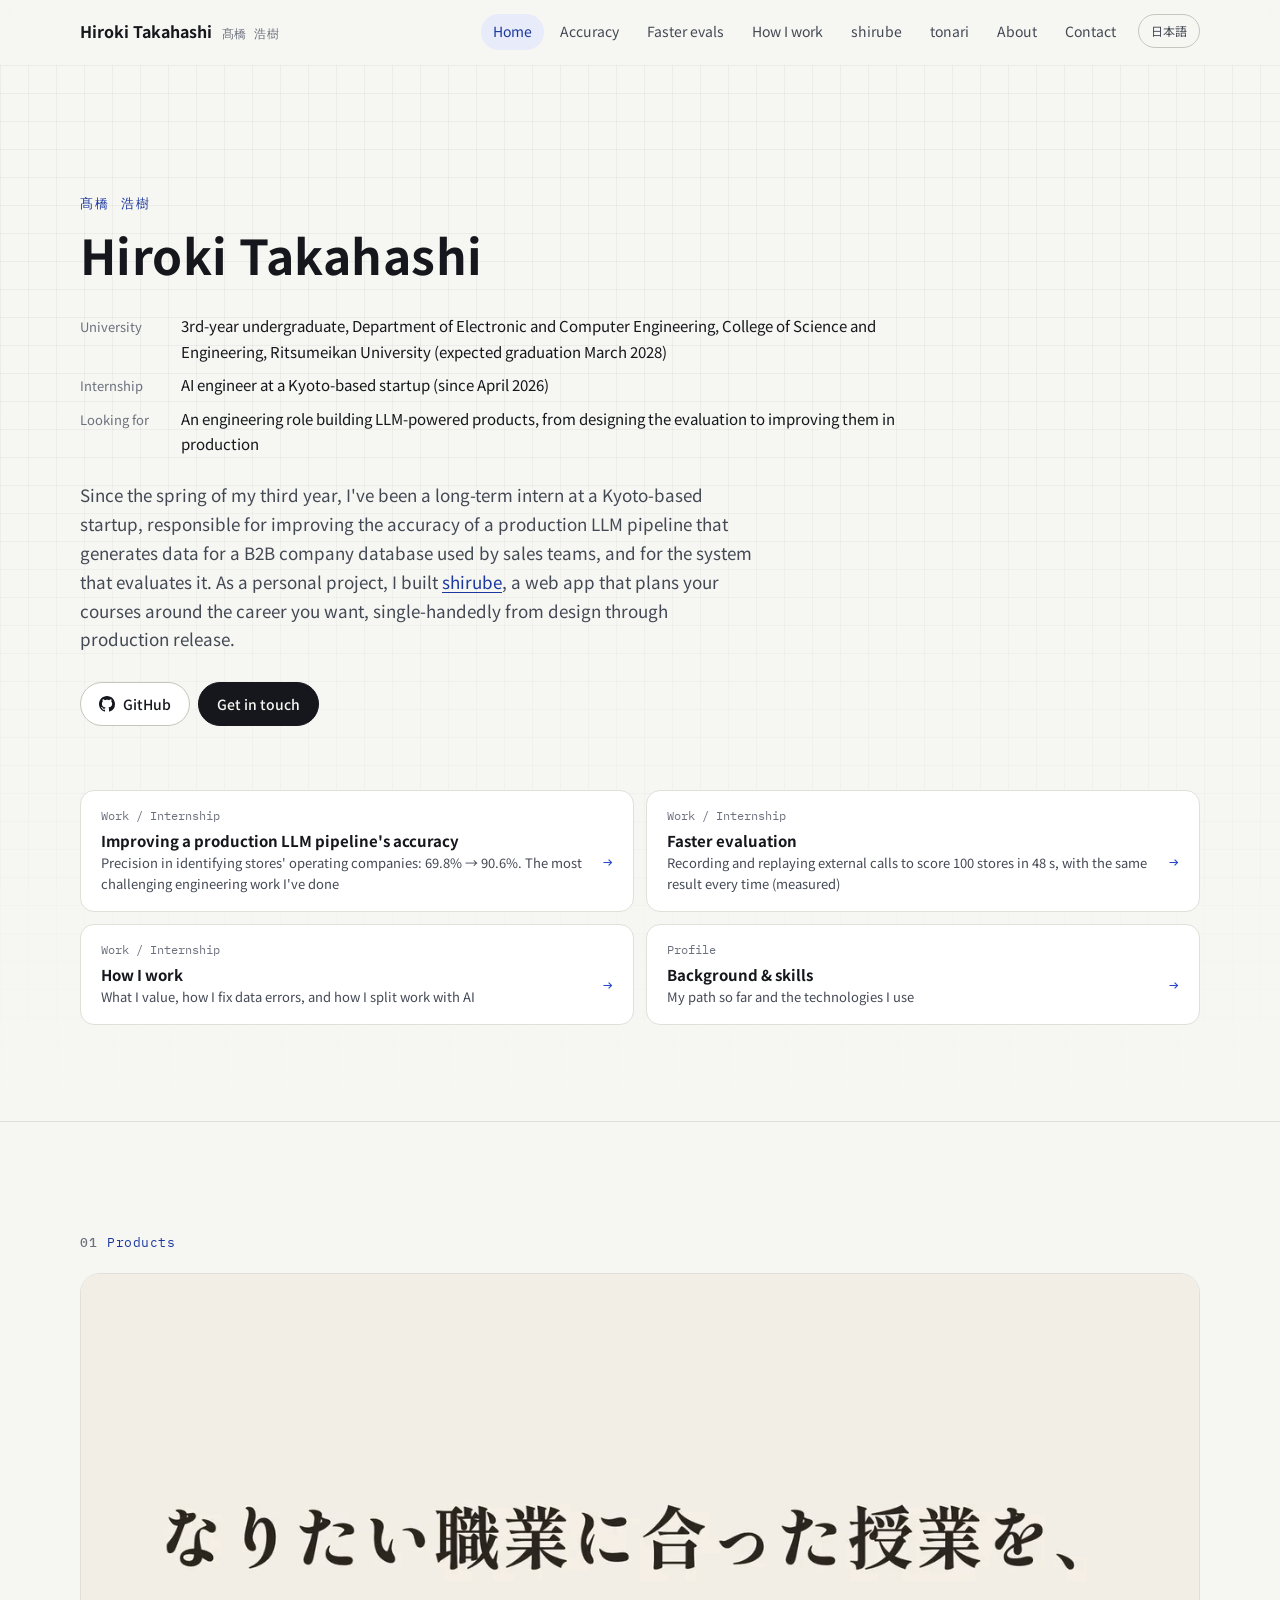
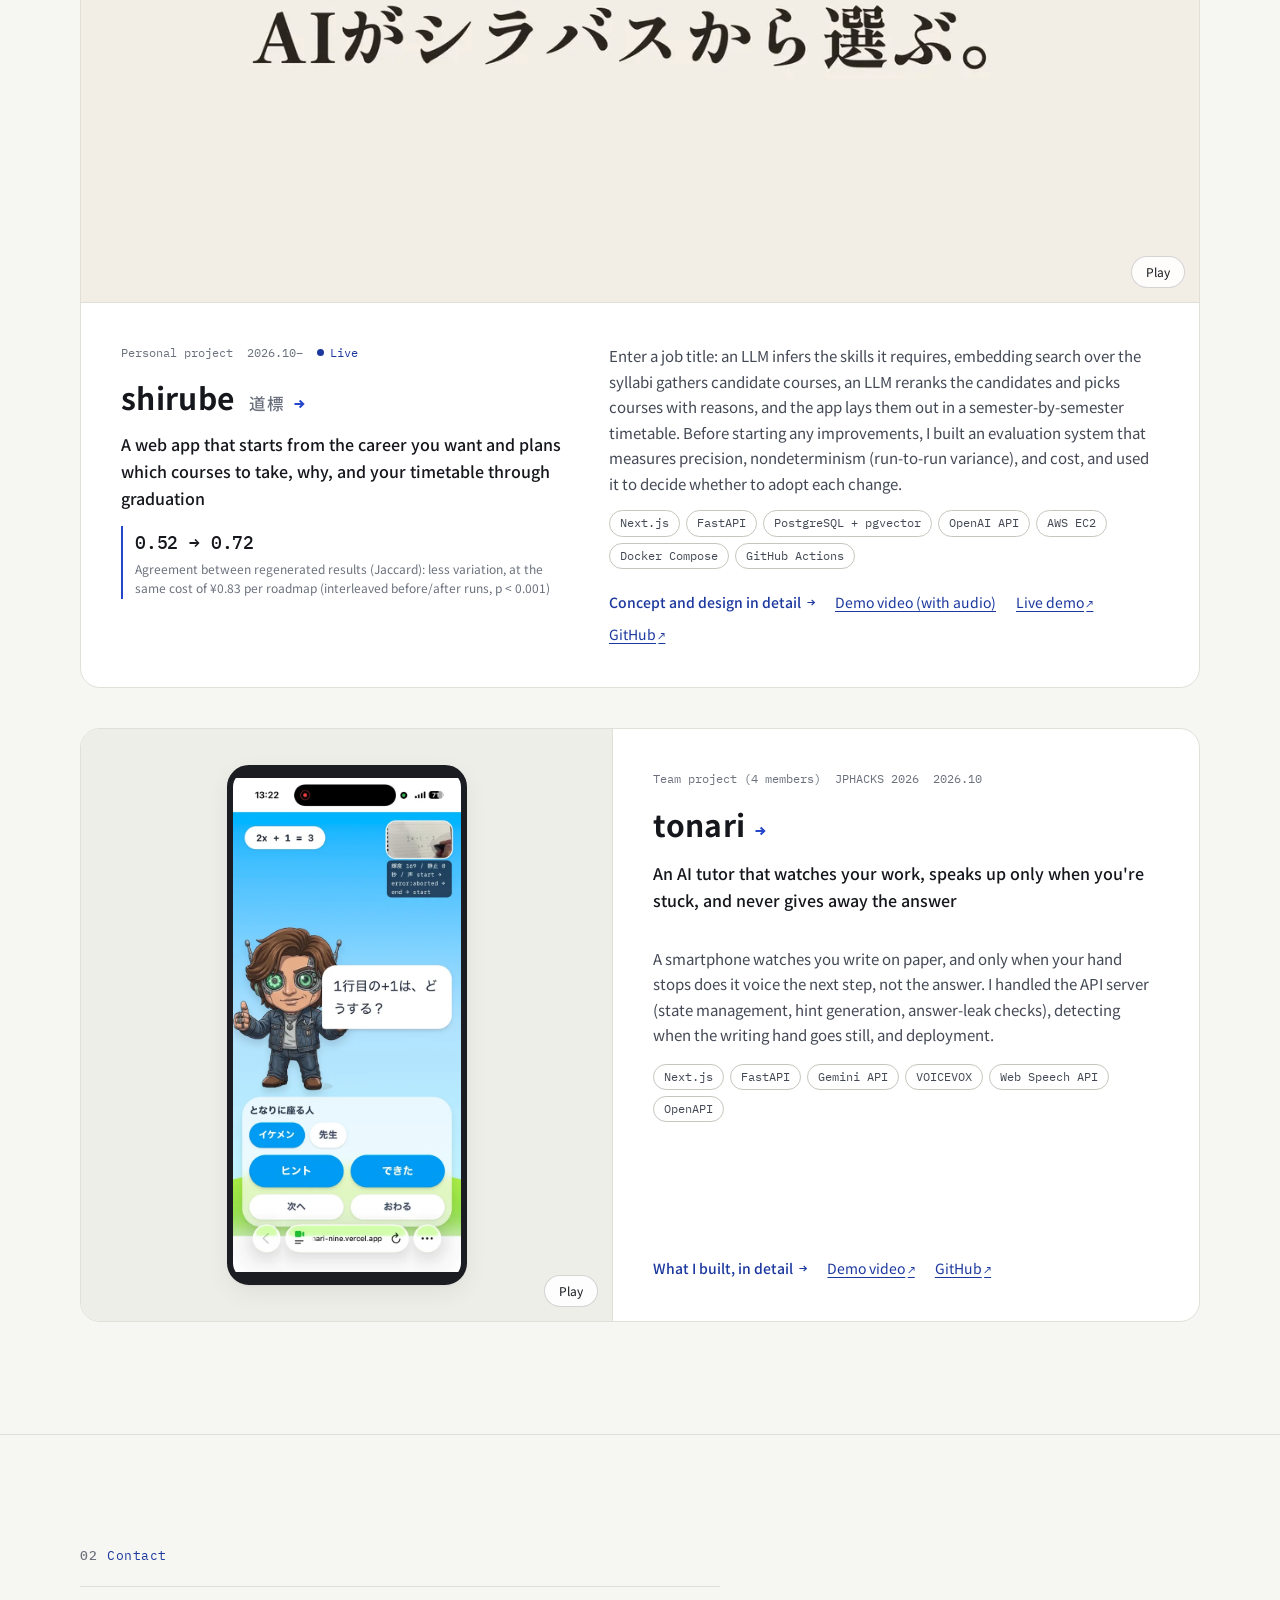
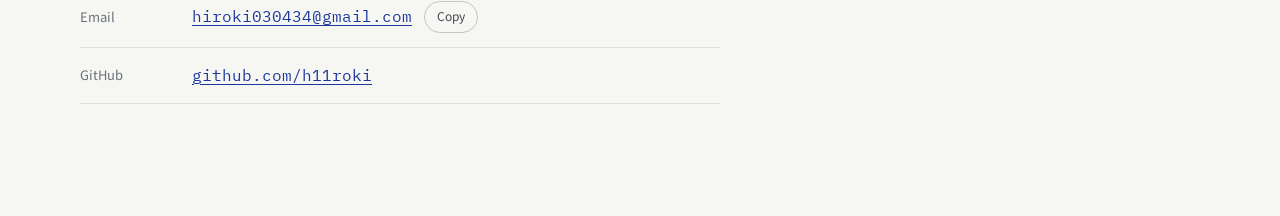
==== en/index.html @ c9e5a7c0 "レビューを反映：会社名を伏せ、冒頭に 3 行要約を置く - 会社名を「京都のベンチャー企業」に置き換える（日英の全ページ） - 精度改善・評価の高速化・shirube・となりの冒頭に、課題・やったこと" ====
<!doctype html>
<html lang="en">
<head>
  <meta charset="utf-8">
  <meta name="viewport" content="width=device-width, initial-scale=1">
  <title>Hiroki Takahashi | Portfolio</title>
  <meta name="description" content="Portfolio of Hiroki Takahashi, a 3rd-year undergraduate in the Department of Electronic and Computer Engineering, College of Science and Engineering, Ritsumeikan University (class of 2028). Covers improving the accuracy of a production LLM pipeline and building its evaluation system during a long-term internship, the personal project shirube, and tonari from JPHACKS 2026.">
  <meta property="og:type" content="website">
  <meta property="og:title" content="Hiroki Takahashi | Portfolio">
  <meta property="og:description" content="3rd-year undergraduate, College of Science and Engineering, Ritsumeikan University. Improving the accuracy of a production LLM pipeline and building its evaluation system; a RAG-based web app built as a personal project.">
  <link rel="alternate" hreflang="ja" href="https://h11roki.github.io/">
  <link rel="alternate" hreflang="en" href="https://h11roki.github.io/en/">
  <meta name="theme-color" content="#f6f6f2" media="(prefers-color-scheme: light)">
  <meta name="theme-color" content="#101216" media="(prefers-color-scheme: dark)">
  <link rel="icon" href="../assets/favicon.svg" type="image/svg+xml">
  <link rel="preconnect" href="https://fonts.googleapis.com">
  <link rel="preconnect" href="https://fonts.gstatic.com" crossorigin>
  <link rel="stylesheet" href="https://fonts.googleapis.com/css2?family=IBM+Plex+Mono:wght@400;500&family=Noto+Sans+JP:wght@400;500;700&display=swap">
  <link rel="stylesheet" href="../assets/style.css?v=20261109a">
  <script>document.documentElement.classList.add("js")</script>
  <script src="../assets/main.js?v=20261109a" defer></script>
</head>
<body>
  <a class="skip-link" href="#main">Skip to content</a>

  <header class="site-header">
    <div class="wrap">
      <a class="brand" href="#top">Hiroki Takahashi <small>髙橋 浩樹</small></a>
      <nav class="site-nav" aria-label="Site navigation">
        <ul>
          <li><a href="index.html" aria-current="page">Home</a></li>
          <li><a href="work.html">Accuracy</a></li>
          <li><a href="eval.html">Faster evals</a></li>
          <li><a href="workstyle.html">How I work</a></li>
          <li><a href="shirube.html">shirube</a></li>
          <li><a href="tonari.html">tonari</a></li>
          <li><a href="about.html">About</a></li>
          <li><a href="#contact">Contact</a></li>
          <li><a class="lang-switch" href="../index.html" lang="ja" hreflang="ja">日本語</a></li>
        </ul>
      </nav>
    </div>
  </header>

  <main id="main">
    <!-- ============ Hero ============ -->
    <section class="hero" id="top" aria-labelledby="hero-title">
      <div class="wrap">
        <div class="hero-intro">
          <p class="hero-roman">髙橋 浩樹</p>
          <h1 class="hero-name" id="hero-title">Hiroki Takahashi</h1>
          <dl class="hero-facts">
            <div><dt>University</dt><dd>3rd-year undergraduate, Department of Electronic and Computer Engineering, College of Science and Engineering, Ritsumeikan University (expected graduation March 2028)</dd></div>
            <div><dt>Internship</dt><dd>AI engineer at a Kyoto-based startup (since April 2026)</dd></div>
            <div><dt>Looking for</dt><dd>An engineering role building LLM-powered products, from designing the evaluation to improving them in production</dd></div>
          </dl>
          <p class="lead">Since the spring of my third year, I've been a long-term intern at a Kyoto-based startup, responsible for improving the accuracy of a production LLM pipeline that generates data for a B2B company database used by sales teams, and for the system that evaluates it. As a personal project, I built <a href="shirube.html">shirube</a>, a web app that plans your courses around the career you want, single-handedly from design through production release.</p>
          <div class="hero-actions">
            <a class="btn" href="https://github.com/h11roki">
              <svg viewBox="0 0 16 16" aria-hidden="true" fill="currentColor"><path d="M8 0C3.58 0 0 3.58 0 8c0 3.54 2.29 6.53 5.47 7.59.4.07.55-.17.55-.38 0-.19-.01-.82-.01-1.49-2.01.37-2.53-.49-2.69-.94-.09-.23-.48-.94-.82-1.13-.28-.15-.68-.52-.01-.53.63-.01 1.08.58 1.23.82.72 1.21 1.87.87 2.33.66.07-.52.28-.87.51-1.07-1.78-.2-3.64-.89-3.64-3.95 0-.87.31-1.59.82-2.15-.08-.2-.36-1.02.08-2.12 0 0 .67-.21 2.2.82.64-.18 1.32-.27 2-.27.68 0 1.36.09 2 .27 1.53-1.04 2.2-.82 2.2-.82.44 1.1.16 1.92.08 2.12.51.56.82 1.27.82 2.15 0 3.07-1.87 3.75-3.65 3.95.29.25.54.73.54 1.48 0 1.07-.01 1.93-.01 2.2 0 .21.15.46.55.38A8.013 8.013 0 0016 8c0-4.42-3.58-8-8-8z"/></svg>
              GitHub
            </a>
            <a class="btn btn-primary" href="#contact">Get in touch</a>
          </div>
        </div>

        <ul class="entry-list" aria-label="Read more">
          <li>
            <a href="work.html">
              <span class="entry-kind">Work / Internship</span>
              <span class="entry-title">Improving a production LLM pipeline's accuracy<span>Precision in identifying stores' operating companies: 69.8% → 90.6%. The most challenging engineering work I've done</span></span>
              <span class="entry-arrow" aria-hidden="true">→</span>
            </a>
          </li>
          <li>
            <a href="eval.html">
              <span class="entry-kind">Work / Internship</span>
              <span class="entry-title">Faster evaluation<span>Recording and replaying external calls to score 100 stores in 48 s, with the same result every time (measured)</span></span>
              <span class="entry-arrow" aria-hidden="true">→</span>
            </a>
          </li>
          <li>
            <a href="workstyle.html">
              <span class="entry-kind">Work / Internship</span>
              <span class="entry-title">How I work<span>What I value, how I fix data errors, and how I split work with AI</span></span>
              <span class="entry-arrow" aria-hidden="true">→</span>
            </a>
          </li>
          <li>
            <a href="about.html">
              <span class="entry-kind">Profile</span>
              <span class="entry-title">Background &amp; skills<span>My path so far and the technologies I use</span></span>
              <span class="entry-arrow" aria-hidden="true">→</span>
            </a>
          </li>
        </ul>
      </div>
    </section>

    <!-- ============ 01 Products ============ -->
    <section class="section" id="projects" aria-labelledby="projects-title">
      <div class="wrap">
        <h2 class="section-label" id="projects-title"><b>01</b>Products</h2>

        <div class="projects">
          <article class="feature reveal" aria-labelledby="p-shirube">
            <div class="feature-media-wrap js-video-wrap">
              <a class="feature-media" href="shirube.html" tabindex="-1" aria-hidden="true">
                <video class="js-autoplay" muted loop playsinline preload="none" poster="../assets/img/shirube-loop-poster.webp" width="1280" height="720">
                  <source src="../assets/video/shirube-loop.mp4" type="video/mp4">
                </video>
              </a>
              <button class="feature-toggle" type="button">Play</button>
            </div>
            <div class="feature-body">
              <div>
                <p class="project-meta"><span>Personal project</span><span>2026.10–</span><span class="live">Live</span></p>
                <h3 id="p-shirube"><a href="shirube.html">shirube <small>道標</small></a></h3>
                <p class="project-catch">A web app that starts from the career you want and plans which courses to take, why, and your timetable through graduation</p>
                <div class="mini-stat"><b>0.52 → 0.72</b><span>Agreement between regenerated results (Jaccard): less variation, at the same cost of ¥0.83 per roadmap (interleaved before/after runs, p &lt; 0.001)</span></div>
              </div>
              <div>
                <p class="project-desc">Enter a job title: an LLM infers the skills it requires, embedding search over the syllabi gathers candidate courses, an LLM reranks the candidates and picks courses with reasons, and the app lays them out in a semester-by-semester timetable. Before starting any improvements, I built an evaluation system that measures precision, nondeterminism (run-to-run variance), and cost, and used it to decide whether to adopt each change.</p>
                <ul class="tags" aria-label="Technologies used">
                  <li>Next.js</li><li>FastAPI</li><li>PostgreSQL + pgvector</li><li>OpenAI API</li><li>AWS EC2</li><li>Docker Compose</li><li>GitHub Actions</li>
                </ul>
                <div class="link-row">
                  <a class="more" href="shirube.html">Concept and design in detail</a>
                  <a href="shirube.html">Demo video (with audio)</a>
                  <a class="ext" href="https://shirube.duckdns.org">Live demo</a>
                  <a class="ext" href="https://github.com/h11roki/Shirube">GitHub</a>
                </div>
              </div>
            </div>
          </article>

          <article class="project reveal" aria-labelledby="p-tonari">
            <div class="project-media is-phone js-video-wrap">
              <a href="tonari.html" tabindex="-1" aria-hidden="true">
                <video class="js-autoplay" muted loop playsinline preload="none" poster="../assets/img/tonari-poster.webp" width="360" height="780">
                  <source src="../assets/video/tonari-loop.mp4" type="video/mp4">
                </video>
              </a>
              <button class="feature-toggle" type="button">Play</button>
            </div>
            <div class="project-body">
              <p class="project-meta"><span>Team project (4 members)</span><span>JPHACKS 2026</span><span>2026.10</span></p>
              <h3 id="p-tonari"><a href="tonari.html">tonari</a></h3>
              <p class="project-catch">An AI tutor that watches your work, speaks up only when you're stuck, and never gives away the answer</p>
              <p class="project-desc">A smartphone watches you write on paper, and only when your hand stops does it voice the next step, not the answer. I handled the API server (state management, hint generation, answer-leak checks), detecting when the writing hand goes still, and deployment.</p>
              <ul class="tags" aria-label="Technologies used">
                <li>Next.js</li><li>FastAPI</li><li>Gemini API</li><li>VOICEVOX</li><li>Web Speech API</li><li>OpenAPI</li>
              </ul>
              <div class="link-row">
                <a class="more" href="tonari.html">What I built, in detail</a>
                <a class="ext" href="https://youtube.com/shorts/04hRV0uHNMU">Demo video</a>
                <a class="ext" href="https://github.com/jphacks/os_2601">GitHub</a>
              </div>
            </div>
          </article>
        </div>
      </div>
    </section>

    <!-- ============ 02 Contact ============ -->
    <section class="section" id="contact" aria-labelledby="contact-title">
      <div class="wrap">
        <h2 class="section-label" id="contact-title"><b>02</b>Contact</h2>
        <dl class="contact-list">
          <div>
            <dt>Email</dt>
            <dd>
              <a href="mailto:hiroki030434@gmail.com">hiroki030434@gmail.com</a>
              <button class="copy-btn" type="button" data-copy="hiroki030434@gmail.com" aria-describedby="copy-status">Copy</button>
              <span class="copy-status" id="copy-status" role="status" aria-live="polite"></span>
            </dd>
          </div>
          <div>
            <dt>GitHub</dt>
            <dd><a href="https://github.com/h11roki">github.com/h11roki</a></dd>
          </div>
        </dl>
      </div>
    </section>
  </main>

</body>
</html>
---- assets/style.css ----
/* ============================================================
   髙橋 浩樹 ポートフォリオ
   色・余白・文字はすべてここのトークンから使う
   ============================================================ */

:root {
  --bg: #f6f6f2;
  --bg-elev: #ffffff;
  --bg-sunken: #eeeee8;
  --ink: #15171c;
  --ink-2: #434954;
  --ink-3: #6b717d;
  --line: #e0e0d9;
  --line-strong: #c6c6be;
  --accent: #2446c8;
  --accent-ink: #1c389f;
  --accent-soft: #e7ebfa;
  --before: #c5c8cf;
  --grid: rgba(21, 23, 28, 0.045);
  --shadow: 0 1px 2px rgba(21, 23, 28, 0.04), 0 8px 24px rgba(21, 23, 28, 0.06);

  --font-sans: "Noto Sans JP", "Hiragino Sans", "Hiragino Kaku Gothic ProN", "Yu Gothic UI", Meiryo, sans-serif;
  --font-mono: "IBM Plex Mono", ui-monospace, "SFMono-Regular", Menlo, monospace;

  --wrap: 1120px;
  --gutter: clamp(16px, 4vw, 40px);
  --radius: 14px;
  --radius-sm: 8px;
  color-scheme: light;
}

@media (prefers-color-scheme: dark) {
  :root:not([data-theme="light"]) {
    --bg: #101216;
    --bg-elev: #181b21;
    --bg-sunken: #0c0e11;
    --ink: #eceef2;
    --ink-2: #b9bfca;
    --ink-3: #8b919d;
    --line: #272b33;
    --line-strong: #3a3f49;
    --accent: #8fa7ff;
    --accent-ink: #b4c4ff;
    --accent-soft: #1c2440;
    --before: #474c57;
    --grid: rgba(236, 238, 242, 0.04);
    --shadow: 0 1px 2px rgba(0, 0, 0, 0.3), 0 8px 24px rgba(0, 0, 0, 0.3);
    color-scheme: dark;
  }
}

:root[data-theme="dark"] {
  --bg: #101216;
  --bg-elev: #181b21;
  --bg-sunken: #0c0e11;
  --ink: #eceef2;
  --ink-2: #b9bfca;
  --ink-3: #8b919d;
  --line: #272b33;
  --line-strong: #3a3f49;
  --accent: #8fa7ff;
  --accent-ink: #b4c4ff;
  --accent-soft: #1c2440;
  --before: #474c57;
  --grid: rgba(236, 238, 242, 0.04);
  --shadow: 0 1px 2px rgba(0, 0, 0, 0.3), 0 8px 24px rgba(0, 0, 0, 0.3);
  color-scheme: dark;
}

/* ---------- base ---------- */

*,
*::before,
*::after { box-sizing: border-box; }

html {
  -webkit-text-size-adjust: 100%;
  scroll-behavior: smooth;
  scroll-padding-top: 80px;
}

body {
  margin: 0;
  background: var(--bg);
  color: var(--ink);
  font-family: var(--font-sans);
  font-size: 16px;
  line-height: 1.9;
  letter-spacing: 0.02em;
  font-feature-settings: "palt" 0;
  -webkit-font-smoothing: antialiased;
  overflow-x: hidden;
}

img { max-width: 100%; height: auto; display: block; }

[hidden] { display: none !important; }

a { color: var(--accent-ink); text-underline-offset: 0.2em; text-decoration-thickness: 1px; }
a:hover { text-decoration-thickness: 2px; }

:focus-visible {
  outline: 2px solid var(--accent);
  outline-offset: 3px;
  border-radius: 4px;
}

h1, h2, h3, h4 { line-height: 1.45; margin: 0; letter-spacing: 0.01em; }
p { margin: 0; }
p + p { margin-top: 1em; }

.mono { font-family: var(--font-mono); letter-spacing: 0; }
.num { font-family: var(--font-mono); font-variant-numeric: tabular-nums; letter-spacing: -0.01em; }

.wrap {
  width: 100%;
  max-width: calc(var(--wrap) + var(--gutter) * 2);
  margin: 0 auto;
  padding: 0 var(--gutter);
}

.skip-link {
  position: absolute;
  left: 12px;
  top: -48px;
  background: var(--ink);
  color: var(--bg);
  padding: 8px 14px;
  border-radius: var(--radius-sm);
  z-index: 100;
}
.skip-link:focus { top: 12px; }

.visually-hidden {
  position: absolute !important;
  width: 1px; height: 1px;
  overflow: hidden; clip: rect(0 0 0 0);
  white-space: nowrap;
}

/* ---------- header ---------- */

.site-header {
  position: sticky;
  top: 0;
  z-index: 50;
  background: color-mix(in srgb, var(--bg) 82%, transparent);
  backdrop-filter: saturate(1.4) blur(12px);
  -webkit-backdrop-filter: saturate(1.4) blur(12px);
  border-bottom: 1px solid transparent;
  transition: border-color 0.2s;
}
.site-header.is-scrolled { border-bottom-color: var(--line); }

.site-header .wrap {
  display: flex;
  align-items: center;
  justify-content: space-between;
  gap: 16px;
  height: 64px;
}

.brand {
  display: flex;
  align-items: baseline;
  gap: 10px;
  color: var(--ink);
  text-decoration: none;
  font-weight: 700;
  white-space: nowrap;
}
.brand small {
  font-family: var(--font-mono);
  font-weight: 400;
  font-size: 12px;
  color: var(--ink-3);
  letter-spacing: 0.04em;
}

.site-nav ul {
  display: flex;
  gap: 4px;
  list-style: none;
  margin: 0;
  padding: 0;
}
.site-nav a {
  display: block;
  padding: 6px 12px;
  border-radius: 999px;
  color: var(--ink-2);
  font-size: 14px;
  text-decoration: none;
  white-space: nowrap;
}
.site-nav a:hover { background: var(--bg-sunken); color: var(--ink); }
.site-nav a[aria-current="true"],
.site-nav a[aria-current="page"] { color: var(--accent-ink); background: var(--accent-soft); }

@media (max-width: 1180px) {
  .site-header .wrap { height: auto; flex-direction: column; align-items: stretch; gap: 0; padding-top: 10px; }
  .site-nav { margin: 0 calc(var(--gutter) * -1); overflow-x: auto; scrollbar-width: none; }
  .site-nav::-webkit-scrollbar { display: none; }
  .site-nav ul { padding: 6px var(--gutter) 10px; width: max-content; }
  .site-nav a { padding: 4px 10px; font-size: 13px; }
  html { scroll-padding-top: 110px; }
}

/* 言語の切り替え */
.site-nav a.lang-switch {
  font-family: var(--font-mono);
  font-size: 12px;
  border: 1px solid var(--line-strong);
  margin-left: 6px;
}
.site-nav a.lang-switch:lang(ja) { font-family: var(--font-sans); }

/* 英語のページは行間と字間を詰める */
html[lang="en"] body { line-height: 1.7; letter-spacing: 0; }
html[lang="en"] .hero-name { letter-spacing: 0.01em; }

/* ---------- buttons / links ---------- */

.btn {
  display: inline-flex;
  align-items: center;
  gap: 8px;
  min-height: 44px;
  padding: 10px 18px;
  border-radius: 999px;
  border: 1px solid var(--line-strong);
  background: var(--bg-elev);
  color: var(--ink);
  font: inherit;
  font-size: 14px;
  font-weight: 500;
  line-height: 1.4;
  text-decoration: none;
  cursor: pointer;
  transition: border-color 0.15s, background 0.15s, transform 0.15s;
}
.btn:hover { border-color: var(--ink-3); text-decoration: none; }
.btn:active { transform: translateY(1px); }
.btn-primary { background: var(--ink); color: var(--bg); border-color: var(--ink); }
.btn-primary:hover { background: var(--accent-ink); border-color: var(--accent-ink); color: #fff; }
.btn svg { width: 16px; height: 16px; flex: none; }

.more {
  display: inline-flex;
  align-items: center;
  gap: 6px;
  font-weight: 500;
  font-size: 15px;
  text-decoration: none;
  color: var(--accent-ink);
}
.more::after {
  content: "→";
  font-family: var(--font-mono);
  transition: transform 0.15s;
}
.more:hover::after { transform: translateX(3px); }
.more:hover { text-decoration: underline; }

.ext::after {
  content: "↗";
  font-family: var(--font-mono);
  font-size: 0.85em;
  margin-left: 0.2em;
}

/* ---------- hero ---------- */

.hero {
  position: relative;
  padding: clamp(56px, 10vw, 128px) 0 clamp(56px, 8vw, 96px);
  isolation: isolate;
}
.hero::before {
  content: "";
  position: absolute;
  inset: 0;
  z-index: -1;
  background-image:
    linear-gradient(var(--grid) 1px, transparent 1px),
    linear-gradient(90deg, var(--grid) 1px, transparent 1px);
  background-size: 28px 28px;
  -webkit-mask-image: linear-gradient(to bottom, #000 30%, transparent 100%);
  mask-image: linear-gradient(to bottom, #000 30%, transparent 100%);
}

.eyebrow {
  display: inline-flex;
  align-items: center;
  gap: 10px;
  font-family: var(--font-mono);
  font-size: 13px;
  color: var(--ink-2);
  letter-spacing: 0.02em;
}
.eyebrow::before {
  content: "";
  width: 8px; height: 8px;
  border-radius: 50%;
  background: var(--accent);
  box-shadow: 0 0 0 4px var(--accent-soft);
}

/* 自己紹介：名前を大きく、その下に所属と一言 */
.hero-intro { max-width: 820px; }
.hero-roman {
  font-family: var(--font-mono);
  font-size: 13px;
  letter-spacing: 0.18em;
  text-transform: uppercase;
  color: var(--accent-ink);
}
.hero-name {
  margin-top: 8px;
  font-size: clamp(32px, 4.4vw, 48px);
  font-weight: 700;
  line-height: 1.3;
  letter-spacing: 0.04em;
}
.hero-name rt {
  font-size: 11px;
  font-weight: 400;
  letter-spacing: 0.15em;
  color: var(--ink-3);
}
.hero-facts { margin: 28px 0 0; display: grid; gap: 8px; }
.hero-facts > div { display: flex; flex-wrap: wrap; gap: 2px 16px; align-items: baseline; }
.hero-facts dt { width: 6.5em; flex: none; font-size: 13px; color: var(--ink-3); }
.hero-facts dd { flex: 1 1 18em; min-width: 0; margin: 0; font-size: 15px; color: var(--ink); }
.hero .lead {
  margin-top: 24px;
  max-width: 40em;
  font-size: clamp(15px, 1.6vw, 17px);
  color: var(--ink-2);
}
.hero-actions { display: flex; flex-wrap: wrap; gap: 8px; margin-top: 28px; }

.entry-list {
  list-style: none;
  margin: clamp(40px, 6vw, 64px) 0 0;
  padding: 0;
  display: grid;
  grid-template-columns: repeat(2, minmax(0, 1fr));
  gap: 12px;
}
.entry-list a {
  display: grid;
  grid-template-columns: minmax(0, 1fr) auto;
  gap: 4px 16px;
  align-items: center;
  height: 100%;
  padding: 16px 20px;
  border: 1px solid var(--line);
  border-radius: var(--radius);
  background: var(--bg-elev);
  color: var(--ink);
  text-decoration: none;
  transition: border-color 0.15s, transform 0.15s, box-shadow 0.15s;
}
.entry-list a:hover { border-color: var(--accent); box-shadow: var(--shadow); transform: translateY(-1px); }
.entry-kind {
  grid-column: 1 / -1;
  font-family: var(--font-mono);
  font-size: 12px;
  color: var(--ink-3);
  line-height: 1.5;
}
.entry-title { font-weight: 700; font-size: 15px; line-height: 1.6; }
.entry-title span { display: block; font-weight: 400; font-size: 13px; color: var(--ink-2); }
.entry-arrow { font-family: var(--font-mono); color: var(--accent); transition: transform 0.15s; }
.entry-list a:hover .entry-arrow { transform: translateX(3px); }

@media (max-width: 760px) {
  .entry-list { grid-template-columns: minmax(0, 1fr); }
}

/* ---------- sections ---------- */

.section {
  padding: clamp(64px, 9vw, 112px) 0;
  border-top: 1px solid var(--line);
}

.section-head {
  display: grid;
  grid-template-columns: minmax(0, 1fr);
  gap: 12px;
  margin-bottom: clamp(32px, 5vw, 56px);
  max-width: 760px;
}
.section-label {
  font-family: var(--font-mono);
  font-size: 13px;
  color: var(--accent-ink);
  letter-spacing: 0.04em;
}
.section-label b { font-weight: 500; color: var(--ink-3); margin-right: 10px; }
.section-title {
  font-size: clamp(26px, 3.6vw, 38px);
  font-weight: 700;
}
.section-intro { color: var(--ink-2); margin-top: 8px; }

/* ---------- projects ---------- */

.projects { display: grid; gap: clamp(24px, 4vw, 40px); }

.project {
  display: grid;
  grid-template-columns: minmax(0, 1fr) minmax(0, 1.1fr);
  background: var(--bg-elev);
  border: 1px solid var(--line);
  border-radius: 20px;
  overflow: hidden;
}
.project-media {
  position: relative;
  background: var(--bg-sunken);
  display: flex;
  align-items: center;
  justify-content: center;
  padding: clamp(20px, 3vw, 36px);
  min-height: 320px;
  border-right: 1px solid var(--line);
}
.project-media img {
  border-radius: 10px;
  box-shadow: var(--shadow);
  border: 1px solid var(--line);
}
.project-media.is-shirube img { max-height: 520px; width: 100%; object-fit: cover; object-position: top; }
.project-media.is-phone img { width: min(240px, 70%); border-radius: 22px; border: 6px solid #1b1d22; }
.project-media.is-phone > a { display: block; width: min(240px, 70%); }
.project-media.is-phone video {
  display: block;
  width: 100%;
  height: auto;
  aspect-ratio: 360 / 780;
  border-radius: 22px;
  border: 6px solid #1b1d22;
  background: #1b1d22;
  box-shadow: var(--shadow);
}

.project-body { padding: clamp(24px, 3.5vw, 40px); display: flex; flex-direction: column; gap: 16px; }
.project-meta { font-family: var(--font-mono); font-size: 12px; color: var(--ink-3); display: flex; flex-wrap: wrap; gap: 4px 14px; }
.project-meta .live { color: var(--accent-ink); }
.project-meta .live::before {
  content: "";
  display: inline-block;
  width: 7px; height: 7px;
  border-radius: 50%;
  background: currentColor;
  margin-right: 6px;
  vertical-align: 1px;
}
:is(.project, .feature) h3 { font-size: clamp(24px, 3vw, 30px); font-weight: 700; line-height: 1.3; }
:is(.project, .feature) h3 small { font-size: 0.55em; font-weight: 500; color: var(--ink-3); margin-left: 8px; }
:is(.project, .feature) h3 a { color: var(--ink); text-decoration: none; }
:is(.project, .feature) h3 a::after { content: "→"; font-family: var(--font-mono); font-size: 0.6em; color: var(--accent); margin-left: 10px; display: inline-block; transition: transform 0.15s; }
:is(.project, .feature) h3 a:hover { color: var(--accent-ink); text-decoration: underline; text-decoration-thickness: 2px; }
:is(.project, .feature) h3 a:hover::after { transform: translateX(3px); }
.project-catch { font-weight: 500; font-size: 16px; line-height: 1.7; }
.project-desc { font-size: 15px; color: var(--ink-2); }

.mini-stats { display: grid; grid-template-columns: repeat(auto-fit, minmax(150px, 1fr)); gap: 10px; margin: 4px 0; }
.mini-stat { border-left: 2px solid var(--accent); padding: 2px 0 2px 12px; }
.mini-stat b {
  display: block;
  font-family: var(--font-mono);
  font-weight: 500;
  font-size: 18px;
  letter-spacing: -0.01em;
  font-variant-numeric: tabular-nums;
}
.mini-stat span { display: block; font-size: 12px; color: var(--ink-3); line-height: 1.6; }

.tags { display: flex; flex-wrap: wrap; gap: 6px; list-style: none; margin: 0; padding: 0; }
.tags li {
  font-family: var(--font-mono);
  font-size: 12px;
  padding: 2px 10px;
  border: 1px solid var(--line-strong);
  border-radius: 999px;
  color: var(--ink-2);
  line-height: 1.7;
}

.link-row { display: flex; flex-wrap: wrap; gap: 8px 20px; align-items: center; margin-top: auto; padding-top: 8px; }
.link-row a:not(.btn) { font-size: 14px; }

@media (max-width: 900px) {
  .project { grid-template-columns: minmax(0, 1fr); }
  .project-media { border-right: 0; border-bottom: 1px solid var(--line); min-height: 0; }
  .project-media.is-shirube img { max-height: 360px; }
}

/* shirube を大きく見せる */
.feature { background: var(--bg-elev); border: 1px solid var(--line); border-radius: 20px; overflow: hidden; }
.feature-media-wrap { position: relative; background: #f2eee5; border-bottom: 1px solid var(--line); }
.feature-media { display: block; }
.feature-media video { display: block; width: 100%; height: auto; aspect-ratio: 16 / 9; }
.feature-toggle {
  position: absolute;
  right: 14px;
  bottom: 14px;
  min-height: 32px;
  padding: 4px 14px;
  font: inherit;
  font-size: 12px;
  border-radius: 999px;
  border: 1px solid rgba(21, 23, 28, 0.18);
  background: rgba(255, 255, 255, 0.88);
  color: #15171c;
  cursor: pointer;
}
.feature-toggle:hover { background: #fff; }
.feature-body {
  display: grid;
  grid-template-columns: minmax(0, 1fr) minmax(0, 1.25fr);
  gap: 16px 48px;
  padding: clamp(24px, 3.5vw, 40px);
}
.feature-body > div { display: flex; flex-direction: column; gap: 14px; }
@media (max-width: 860px) {
  .feature-body { grid-template-columns: minmax(0, 1fr); }
}

/* ---------- principles ---------- */

.principles {
  display: grid;
  grid-template-columns: repeat(2, minmax(0, 1fr));
  gap: 16px;
  counter-reset: pr;
}
.principle {
  counter-increment: pr;
  position: relative;
  background: var(--bg-elev);
  border: 1px solid var(--line);
  border-radius: var(--radius);
  padding: 26px 26px 24px;
}
.principle::before {
  content: counter(pr, decimal-leading-zero);
  font-family: var(--font-mono);
  font-size: 13px;
  color: var(--accent-ink);
}
.principle h3 { font-size: 19px; font-weight: 700; margin: 6px 0 12px; }
.principle p { font-size: 15px; color: var(--ink-2); }
.principle .evidence {
  margin-top: 16px;
  padding-top: 14px;
  border-top: 1px dashed var(--line-strong);
  font-size: 13px;
  color: var(--ink-3);
  line-height: 1.75;
}
.principle .evidence b { color: var(--ink-2); font-weight: 500; }

@media (max-width: 760px) {
  .principles { grid-template-columns: minmax(0, 1fr); }
}

/* AI との分担の図 */

.org-chart { margin-top: 20px; max-width: 560px; display: grid; gap: 8px; justify-items: center; font-size: 13px; line-height: 1.55; }
.org-node {
  width: 100%;
  background: var(--bg-elev);
  border: 1px solid var(--line-strong);
  border-radius: 10px;
  padding: 10px 14px;
  text-align: center;
}
.org-node b { display: block; font-size: 14px; }
.org-node span { color: var(--ink-3); font-size: 12px; }
.org-node.is-me { border: 2px solid var(--accent); }
.org-row { display: grid; grid-template-columns: repeat(3, minmax(0, 1fr)); gap: 8px; width: 100%; }
.org-row .org-node { padding: 10px 6px; }
.org-arrow { font-family: var(--font-mono); color: var(--ink-3); line-height: 1; }
.org-loop { font-size: 12px; color: var(--ink-3); text-align: center; }


/* ---------- route timeline ---------- */

.route { list-style: none; margin: 0; padding: 0; position: relative; max-width: 820px; }
.route li:not(:last-child)::after {
  content: "";
  position: absolute;
  left: 9px;
  top: 20px;
  bottom: -6px;
  width: 3px;
  background: var(--accent);
}
.route li:has(+ .is-future)::after {
  background: repeating-linear-gradient(to bottom, var(--line-strong) 0 6px, transparent 6px 11px);
}
.route li {
  position: relative;
  display: grid;
  grid-template-columns: 6.5em minmax(0, 1fr);
  gap: 4px 20px;
  padding: 0 0 32px 44px;
}
.route li:last-child { padding-bottom: 0; }
.route li::before {
  content: "";
  position: absolute;
  left: 0;
  top: 5px;
  width: 21px;
  height: 21px;
  border-radius: 50%;
  background: var(--bg);
  border: 3px solid var(--accent);
  z-index: 1;
}
.route li.is-major::before { background: var(--accent); box-shadow: 0 0 0 4px var(--accent-soft); }
.route li.is-future::before { border-style: dashed; border-color: var(--line-strong); }
.route-date { font-family: var(--font-mono); font-size: 14px; color: var(--ink-3); padding-top: 2px; }
.route h3 { font-size: 17px; font-weight: 700; }
.route p { font-size: 14px; color: var(--ink-2); margin-top: 2px; }

@media (max-width: 560px) {
  .route li { grid-template-columns: minmax(0, 1fr); gap: 0; }
}

/* ---------- skills ---------- */

.skills {
  display: grid;
  grid-template-columns: repeat(2, minmax(0, 1fr));
  gap: 0 48px;
  margin: 0;
}
.skill {
  padding: 20px 0;
  border-top: 1px solid var(--line);
}
.skill dt { font-weight: 700; font-size: 15px; margin-bottom: 8px; }
.skill dd { margin: 0; font-size: 14px; color: var(--ink-2); line-height: 1.85; }

@media (max-width: 760px) {
  .skills { grid-template-columns: minmax(0, 1fr); }
}

/* ---------- contact ---------- */

#contact .section-label, #projects > .wrap > .section-label { margin-bottom: 20px; font-weight: 400; }
.contact-list { margin: 0; max-width: 640px; border-top: 1px solid var(--line); }
.contact-list > div {
  display: grid;
  grid-template-columns: 6em minmax(0, 1fr);
  gap: 4px 16px;
  align-items: center;
  padding: 14px 0;
  border-bottom: 1px solid var(--line);
}
.contact-list dt { font-size: 13px; color: var(--ink-3); }
.contact-list dd { margin: 0; display: flex; flex-wrap: wrap; align-items: center; gap: 6px 12px; }
.contact-list a { font-family: var(--font-mono); font-size: 16px; letter-spacing: 0; overflow-wrap: anywhere; }
.copy-btn {
  font: inherit;
  font-size: 12px;
  line-height: 1.4;
  min-height: 32px;
  padding: 4px 12px;
  border: 1px solid var(--line-strong);
  border-radius: 999px;
  background: transparent;
  color: var(--ink-2);
  cursor: pointer;
}
.copy-btn:hover { border-color: var(--ink-3); color: var(--ink); }
.copy-status { font-size: 12px; color: var(--ink-3); }

/* ============================================================
   詳細ページ
   ============================================================ */

.doc-hero { padding: clamp(40px, 7vw, 80px) 0 clamp(28px, 4vw, 40px); }
.crumbs { font-size: 13px; color: var(--ink-3); }
.crumbs a { color: var(--ink-3); }
.doc-hero .eyebrow { margin-top: 24px; }
.doc-hero h1 { margin-top: 14px; font-size: clamp(28px, 4.4vw, 46px); font-weight: 700; line-height: 1.35; max-width: 22em; }
.doc-hero .lead { margin-top: 20px; color: var(--ink-2); max-width: 44em; font-size: clamp(15px, 1.6vw, 17px); }
.doc-hero .link-row { margin-top: 24px; }

.doc-layout {
  display: grid;
  grid-template-columns: 220px minmax(0, 1fr);
  gap: clamp(32px, 5vw, 72px);
  padding-bottom: clamp(64px, 9vw, 112px);
}

.toc { position: sticky; top: 88px; align-self: start; font-size: 13px; }
.toc p { font-family: var(--font-mono); color: var(--ink-3); font-size: 12px; margin-bottom: 10px; }
.toc ol { list-style: none; margin: 0; padding: 0; border-left: 1px solid var(--line); }
.toc a {
  display: block;
  padding: 5px 0 5px 14px;
  margin-left: -1px;
  border-left: 2px solid transparent;
  color: var(--ink-2);
  text-decoration: none;
  line-height: 1.6;
}
.toc a:hover { color: var(--ink); }
.toc a[aria-current="true"] { color: var(--accent-ink); border-left-color: var(--accent); font-weight: 500; }

@media (max-width: 1000px) {
  .doc-layout { grid-template-columns: minmax(0, 1fr); }
  .toc { position: static; padding: 16px 18px; border: 1px solid var(--line); border-radius: var(--radius); background: var(--bg-elev); }
  .toc ol { border-left: 0; columns: 2; column-gap: 24px; }
  .toc a { padding-left: 0; border-left: 0; }
}
@media (max-width: 520px) {
  .toc ol { columns: 1; }
}

.doc { max-width: 780px; min-width: 0; }
.doc > section { padding-top: 8px; }
.doc > section + section { margin-top: clamp(48px, 7vw, 72px); }
.doc h2 {
  font-size: clamp(22px, 2.8vw, 28px);
  font-weight: 700;
  margin-bottom: 20px;
  padding-bottom: 12px;
  border-bottom: 1px solid var(--line);
}
.doc h2 .idx { font-family: var(--font-mono); font-weight: 500; font-size: 0.6em; color: var(--accent-ink); margin-right: 12px; vertical-align: 0.2em; }
.doc h3 { font-size: 18px; font-weight: 700; margin: 32px 0 10px; }
.doc p, .doc li { color: var(--ink-2); }
.doc p + p { margin-top: 0.9em; }
.doc .bullets { margin: 12px 0 0; padding-left: 1.3em; }
.doc ol.bullets { padding-left: 1.6em; }
.doc .bullets li + li { margin-top: 6px; }
.doc strong { color: var(--ink); font-weight: 700; }

.facts {
  display: grid;
  grid-template-columns: 8em minmax(0, 1fr);
  margin: 0;
  border-top: 1px solid var(--line);
  font-size: 14px;
}
.facts dt, .facts dd { padding: 12px 0; border-bottom: 1px solid var(--line); line-height: 1.8; }
.facts dt { color: var(--ink-3); }
.facts dd { margin: 0; color: var(--ink-2); }
@media (max-width: 520px) {
  .facts { grid-template-columns: minmax(0, 1fr); }
  .facts dt { border-bottom: 0; padding-bottom: 0; }
  .facts dd { padding-top: 2px; }
}

.flow {
  list-style: none;
  margin: 20px 0 0;
  padding: 0;
  display: grid;
  grid-template-columns: repeat(var(--n, 5), minmax(0, 1fr));
  gap: 22px;
  counter-reset: flow;
}
.flow li {
  counter-increment: flow;
  position: relative;
  background: var(--bg-elev);
  border: 1px solid var(--line);
  border-radius: var(--radius-sm);
  padding: 12px 12px 14px;
  font-size: 13px;
  line-height: 1.65;
  color: var(--ink-2);
}
.flow li::before {
  content: counter(flow);
  display: block;
  font-family: var(--font-mono);
  font-size: 11px;
  color: var(--accent-ink);
}
.flow li b { display: block; color: var(--ink); font-size: 14px; margin-bottom: 4px; }
.flow li + li::after {
  content: "→";
  position: absolute;
  left: -18px;
  top: 50%;
  transform: translateY(-50%);
  font-family: var(--font-mono);
  color: var(--ink-3);
  font-size: 14px;
}
@media (max-width: 760px) {
  .flow { grid-template-columns: minmax(0, 1fr); gap: 20px; }
  .flow li + li::after { content: "↓"; left: 50%; top: -18px; transform: translateX(-50%); }
}

.table-wrap {
  margin: 20px 0 0;
  overflow-x: auto;
  border: 1px solid var(--line);
  border-radius: var(--radius-sm);
  background: var(--bg-elev);
}
table { width: 100%; border-collapse: collapse; font-size: 14px; line-height: 1.7; }
caption { caption-side: top; text-align: left; padding: 12px 14px 0; font-size: 13px; color: var(--ink-3); }
th, td { padding: 10px 14px; text-align: left; vertical-align: top; border-bottom: 1px solid var(--line); color: var(--ink-2); }
thead th { font-size: 12px; font-weight: 500; color: var(--ink-3); background: var(--bg-sunken); white-space: nowrap; }
tbody tr:last-child th, tbody tr:last-child td { border-bottom: 0; }
tbody th { font-weight: 500; color: var(--ink); min-width: 9em; }
table.wide { min-width: 640px; }
td.n, th.n { text-align: right; font-family: var(--font-mono); font-variant-numeric: tabular-nums; white-space: nowrap; letter-spacing: -0.01em; }
td.good { color: var(--accent-ink); font-weight: 500; }
.table-note { margin-top: 10px; font-size: 13px; color: var(--ink-3); line-height: 1.75; }

.verdict { display: inline-block; font-size: 12px; padding: 0 8px; border-radius: 999px; white-space: nowrap; }
.verdict.yes { background: var(--accent-soft); color: var(--accent-ink); }
.verdict.no { background: var(--bg-sunken); color: var(--ink-3); border: 1px solid var(--line); }

.case {
  margin-top: 20px;
  border: 1px solid var(--line);
  border-radius: var(--radius);
  background: var(--bg-elev);
  overflow: hidden;
}
.case + .case { margin-top: 16px; }
.case-head { display: flex; align-items: baseline; gap: 14px; padding: 18px 22px 0; }
.case-head .idx { font-family: var(--font-mono); font-size: 13px; color: var(--accent-ink); }
.case-head h3 { margin: 0; font-size: 17px; }
.case dl { margin: 0; padding: 12px 22px 20px; display: grid; grid-template-columns: 3.5em minmax(0, 1fr); gap: 10px 14px; }
.case dt { font-size: 12px; font-weight: 500; color: var(--ink-3); padding-top: 3px; }
.case dd { margin: 0; font-size: 14.5px; color: var(--ink-2); line-height: 1.85; }
@media (max-width: 520px) {
  .case dl { grid-template-columns: minmax(0, 1fr); gap: 2px; }
  .case dd + dt { margin-top: 10px; }
}

/* 紹介動画 */
.video-figure { margin: 32px 0 0; max-width: 960px; }
.video-figure video {
  display: block;
  width: 100%;
  height: auto;
  aspect-ratio: 16 / 9;
  border-radius: 12px;
  border: 1px solid var(--line);
  background: #f2eee5;
  box-shadow: var(--shadow);
}
.video-figure.is-portrait { max-width: 300px; }
.video-figure.is-portrait video { aspect-ratio: 590 / 1278; border-radius: 24px; background: #1b1d22; }
.video-figure figcaption { margin-top: 10px; font-size: 13px; color: var(--ink-3); line-height: 1.75; }

/* shirube の処理の流れと構成（Q6 の図 2） */
.arch { margin-top: 16px; border: 1px solid var(--line); border-radius: var(--radius); background: var(--bg-elev); padding: 14px; display: grid; gap: 12px; }
.arch-row { display: grid; grid-template-columns: 5.5em minmax(0, 1fr); gap: 8px 10px; align-items: stretch; }
.arch-label { align-self: center; font-size: 13px; font-weight: 700; color: var(--ink); line-height: 1.5; }
.arch-label small { display: block; font-weight: 400; font-size: 11px; color: var(--ink-3); }
.arch-cells { list-style: none; margin: 0; padding: 0; display: grid; grid-template-columns: repeat(4, minmax(0, 1fr)); gap: 16px; }
.arch-cells li { position: relative; border: 1px solid var(--line-strong); border-radius: 8px; padding: 8px 9px; font-size: 12px; line-height: 1.6; color: var(--ink-2); background: var(--bg-elev); }
.arch-cells li b { display: block; font-size: 12.5px; color: var(--ink); margin-bottom: 2px; }
.arch-cells li.is-external { border-style: dashed; }
.arch-cells li.is-store { background: var(--bg-sunken); }
.arch-flow li + li::before { content: "→"; position: absolute; left: -14px; top: 50%; transform: translateY(-50%); font-family: var(--font-mono); font-size: 11px; color: var(--ink-3); }
.arch-note { grid-column: 2; font-size: 12px; line-height: 1.6; color: var(--ink-2); border: 1px solid var(--line-strong); border-radius: 8px; padding: 6px 10px; }
.arch-note b { color: var(--ink); }
.adrs { display: flex; flex-wrap: wrap; gap: 4px; margin-top: 6px; }
.arch-note .adrs { display: inline-flex; margin: 0 0 0 6px; vertical-align: 1px; }
.adrs a { font-family: var(--font-mono); font-size: 10.5px; line-height: 1.7; padding: 0 6px; border-radius: 4px; background: var(--accent-soft); color: var(--accent-ink); text-decoration: none; }
.adrs a:hover { text-decoration: underline; }
.arch-legend { display: flex; flex-wrap: wrap; gap: 6px 18px; font-size: 12px; color: var(--ink-3); margin: 0; }
.arch-legend span { display: inline-flex; align-items: center; gap: 6px; }
.arch-legend i { width: 18px; height: 11px; border-radius: 3px; border: 1px solid var(--line-strong); }
.arch-legend .lg-dashed { border-style: dashed; }
.arch-legend .lg-store { background: var(--bg-sunken); }
@media (max-width: 760px) {
  .arch-row { grid-template-columns: minmax(0, 1fr); }
  .arch-cells { grid-template-columns: minmax(0, 1fr); gap: 14px; }
  .arch-flow li + li::before { content: "↓"; left: 50%; top: -14px; transform: translateX(-50%); }
  .arch-note { grid-column: 1; }
  .arch-row + .arch-row { padding-top: 10px; border-top: 1px dashed var(--line); }
}

/* 事例：一言 → 要点 → 詳しく読む */
.case-catch { padding: 6px 22px 0; font-weight: 500; color: var(--ink); font-size: 15px; }
.case .points { margin: 12px 0 0; padding: 0 22px 0 calc(22px + 1.2em); }
.case .points li { font-size: 14.5px; color: var(--ink-2); line-height: 1.8; }
.case .points li + li { margin-top: 4px; }
.case > dl:last-child, .case > details:last-child, .case > .points:last-child { padding-bottom: 20px; }
.case details { margin: 14px 22px 0; border-top: 1px dashed var(--line-strong); }
.case details:last-child { margin-bottom: 18px; }
.case summary {
  cursor: pointer;
  list-style: none;
  padding: 12px 0 0;
  font-size: 14px;
  font-weight: 500;
  color: var(--accent-ink);
  display: inline-flex;
  align-items: center;
  gap: 6px;
}
.case summary::-webkit-details-marker { display: none; }
.case summary::after { content: "＋"; font-family: var(--font-mono); font-size: 13px; }
.case details[open] summary::after { content: "−"; }
.case summary:hover { text-decoration: underline; }
.case details dl { padding: 12px 0 4px; }

/* 横に並ぶ手順（PR の分け方など） */
.steps-inline { list-style: none; margin: 16px 0 0; padding: 0; display: flex; flex-wrap: wrap; gap: 8px 6px; align-items: center; counter-reset: si; }
.steps-inline li {
  counter-increment: si;
  font-size: 13px;
  padding: 4px 12px;
  border: 1px solid var(--line-strong);
  border-radius: 999px;
  background: var(--bg-elev);
  color: var(--ink-2);
}
.steps-inline li::before { content: counter(si) " "; font-family: var(--font-mono); color: var(--accent-ink); }
.steps-inline li + li { margin-left: 18px; position: relative; }
.steps-inline li + li::after { content: "→"; position: absolute; left: -19px; top: 50%; transform: translateY(-50%); font-family: var(--font-mono); color: var(--ink-3); font-size: 12px; }

/* 2 つを並べて比べる */
.compare { display: grid; grid-template-columns: repeat(2, minmax(0, 1fr)); gap: 12px; margin-top: 20px; }
.compare > div { background: var(--bg-elev); border: 1px solid var(--line); border-radius: var(--radius); padding: 16px 18px; }
.compare h3 { margin: 0 0 4px; font-size: 16px; }
.compare .sub { font-size: 13px; color: var(--ink-3); margin-bottom: 10px; }
.compare ul { margin: 0; padding-left: 1.2em; }
.compare li { font-size: 14px; line-height: 1.8; }
.compare li b { color: var(--ink); font-weight: 500; }
@media (max-width: 640px) { .compare { grid-template-columns: minmax(0, 1fr); } }

/* 内訳の帯グラフ */
.breakdown { margin-top: 20px; padding: 18px 20px; background: var(--bg-elev); border: 1px solid var(--line); border-radius: var(--radius); }
.breakdown-bar { display: flex; height: 28px; border-radius: 6px; overflow: hidden; background: var(--bg-sunken); border: 1px solid var(--line); }
.breakdown-bar span { display: block; height: 100%; }
.breakdown-bar .seg-reparse { background: var(--accent); }
.breakdown-bar .seg-parse { background: color-mix(in srgb, var(--accent) 40%, var(--bg-elev)); }
.breakdown-legend { list-style: none; margin: 12px 0 0; padding: 0; display: grid; gap: 4px; font-size: 13px; color: var(--ink-2); }
.breakdown-legend li { display: flex; align-items: center; gap: 8px; }
.breakdown-legend i { width: 12px; height: 12px; border-radius: 3px; flex: none; }
.breakdown-legend b { font-family: var(--font-mono); font-weight: 500; color: var(--ink); min-width: 4.5em; }
.breakdown-head { display: flex; justify-content: space-between; align-items: baseline; margin-bottom: 10px; font-size: 13px; color: var(--ink-3); }
.breakdown-head b { font-family: var(--font-mono); font-size: 20px; font-weight: 500; color: var(--ink); }

/* 分類のチップ */
.chips { list-style: none; margin: 16px 0 0; padding: 0; display: flex; flex-wrap: wrap; gap: 8px; }
.chips li { font-size: 14px; padding: 6px 14px; border-radius: var(--radius-sm); background: var(--accent-soft); color: var(--accent-ink); font-weight: 500; }

.diff-example { display: inline-flex; gap: 10px; margin-top: 14px; font-family: var(--font-mono); font-size: 15px; padding: 8px 14px; border: 1px solid var(--line); border-radius: var(--radius-sm); background: var(--bg-elev); }
.diff-example .plus { color: var(--accent-ink); }
.diff-example .minus { color: var(--ink-2); }

.callout {
  margin-top: 24px;
  padding: 18px 20px;
  border-left: 3px solid var(--accent);
  background: var(--accent-soft);
  border-radius: 0 var(--radius-sm) var(--radius-sm) 0;
  font-size: 15px;
}
.callout p { color: var(--ink); }

.figure { margin: 24px 0 0; }
.figure img { border-radius: 10px; border: 1px solid var(--line); background: var(--bg-elev); }
.figure figcaption { margin-top: 10px; font-size: 13px; color: var(--ink-3); line-height: 1.75; }
.figure-pair { display: grid; grid-template-columns: minmax(0, 2.2fr) minmax(0, 1fr); gap: 16px; align-items: start; margin-top: 24px; }
.figure-pair .figure { margin: 0; }
@media (max-width: 640px) {
  .figure-pair { grid-template-columns: minmax(0, 1fr); }
  .figure-pair .figure.is-phone img { max-width: 260px; }
}

.stat-row { display: grid; grid-template-columns: repeat(auto-fit, minmax(170px, 1fr)); gap: 12px; margin-top: 20px; }
.stat-row .mini-stat { background: var(--bg-elev); border: 1px solid var(--line); border-left: 3px solid var(--accent); border-radius: var(--radius-sm); padding: 12px 14px; }

/* ページ冒頭の 3 行要約（課題・やったこと・結果） */
.tldr {
  margin-top: 24px;
  max-width: 48em;
  background: var(--bg-elev);
  border: 1px solid var(--line);
  border-left: 3px solid var(--accent);
  border-radius: var(--radius-sm);
}
.tldr > div {
  display: grid;
  grid-template-columns: 8.5em minmax(0, 1fr);
  gap: 4px 16px;
  padding: 12px 16px;
}
.tldr > div + div { border-top: 1px solid var(--line); }
.tldr dt { font-size: 13px; font-weight: 700; color: var(--accent-ink); line-height: 1.8; }
.tldr dd { margin: 0; font-size: 15px; line-height: 1.8; color: var(--ink); }
.tldr-note { margin-top: 12px; max-width: 48em; font-size: 13px; line-height: 1.8; color: var(--ink-3); }
@media (max-width: 560px) {
  .tldr > div { grid-template-columns: minmax(0, 1fr); }
}

.doc-next {
  margin-top: clamp(56px, 8vw, 80px);
  display: grid;
  grid-template-columns: repeat(2, minmax(0, 1fr));
  gap: 12px;
}
.doc-next a {
  display: block;
  padding: 18px 20px;
  border: 1px solid var(--line);
  border-radius: var(--radius);
  background: var(--bg-elev);
  text-decoration: none;
  color: var(--ink);
  transition: border-color 0.15s;
}
.doc-next a:hover { border-color: var(--accent); }
.doc-next small { display: block; font-family: var(--font-mono); font-size: 12px; color: var(--ink-3); }
.doc-next b { font-size: 15px; }
.doc-next a.is-next { text-align: right; }
@media (max-width: 560px) {
  .doc-next { grid-template-columns: minmax(0, 1fr); }
}

/* ---------- reveal ---------- */

.js .reveal { opacity: 0; transform: translateY(14px); transition: opacity 0.7s ease, transform 0.7s cubic-bezier(0.2, 0.7, 0.2, 1); }
.js .reveal.is-visible { opacity: 1; transform: none; }

@media (prefers-reduced-motion: reduce) {
  html { scroll-behavior: auto; }
  .js .reveal { opacity: 1; transform: none; transition: none; }
  * { transition-duration: 0s !important; }
}

@media print {
  .site-header, .toc, .doc-next, .skip-link { display: none !important; }
  body { background: #fff; color: #000; }
  .js .reveal { opacity: 1; transform: none; }
  .section, .project, .case { break-inside: avoid; }
}
td.aim { min-width: 7.5em; }
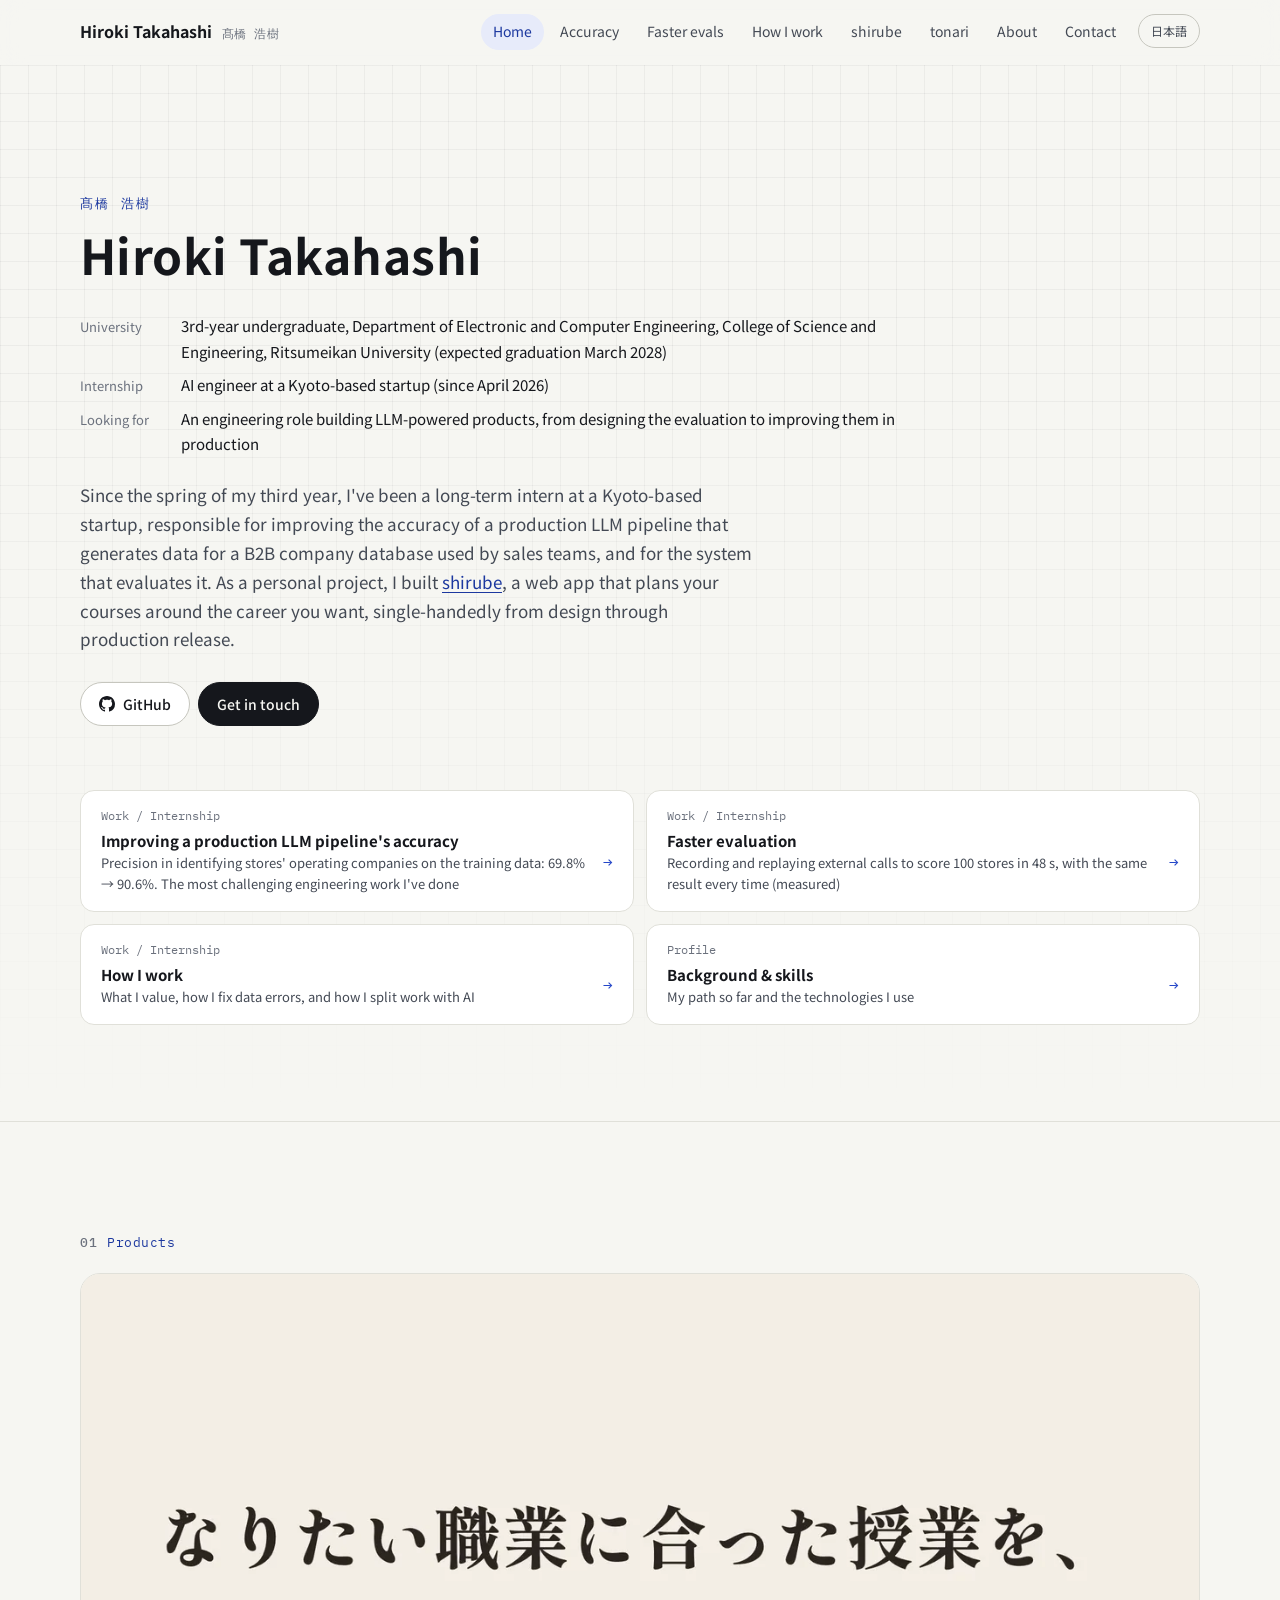
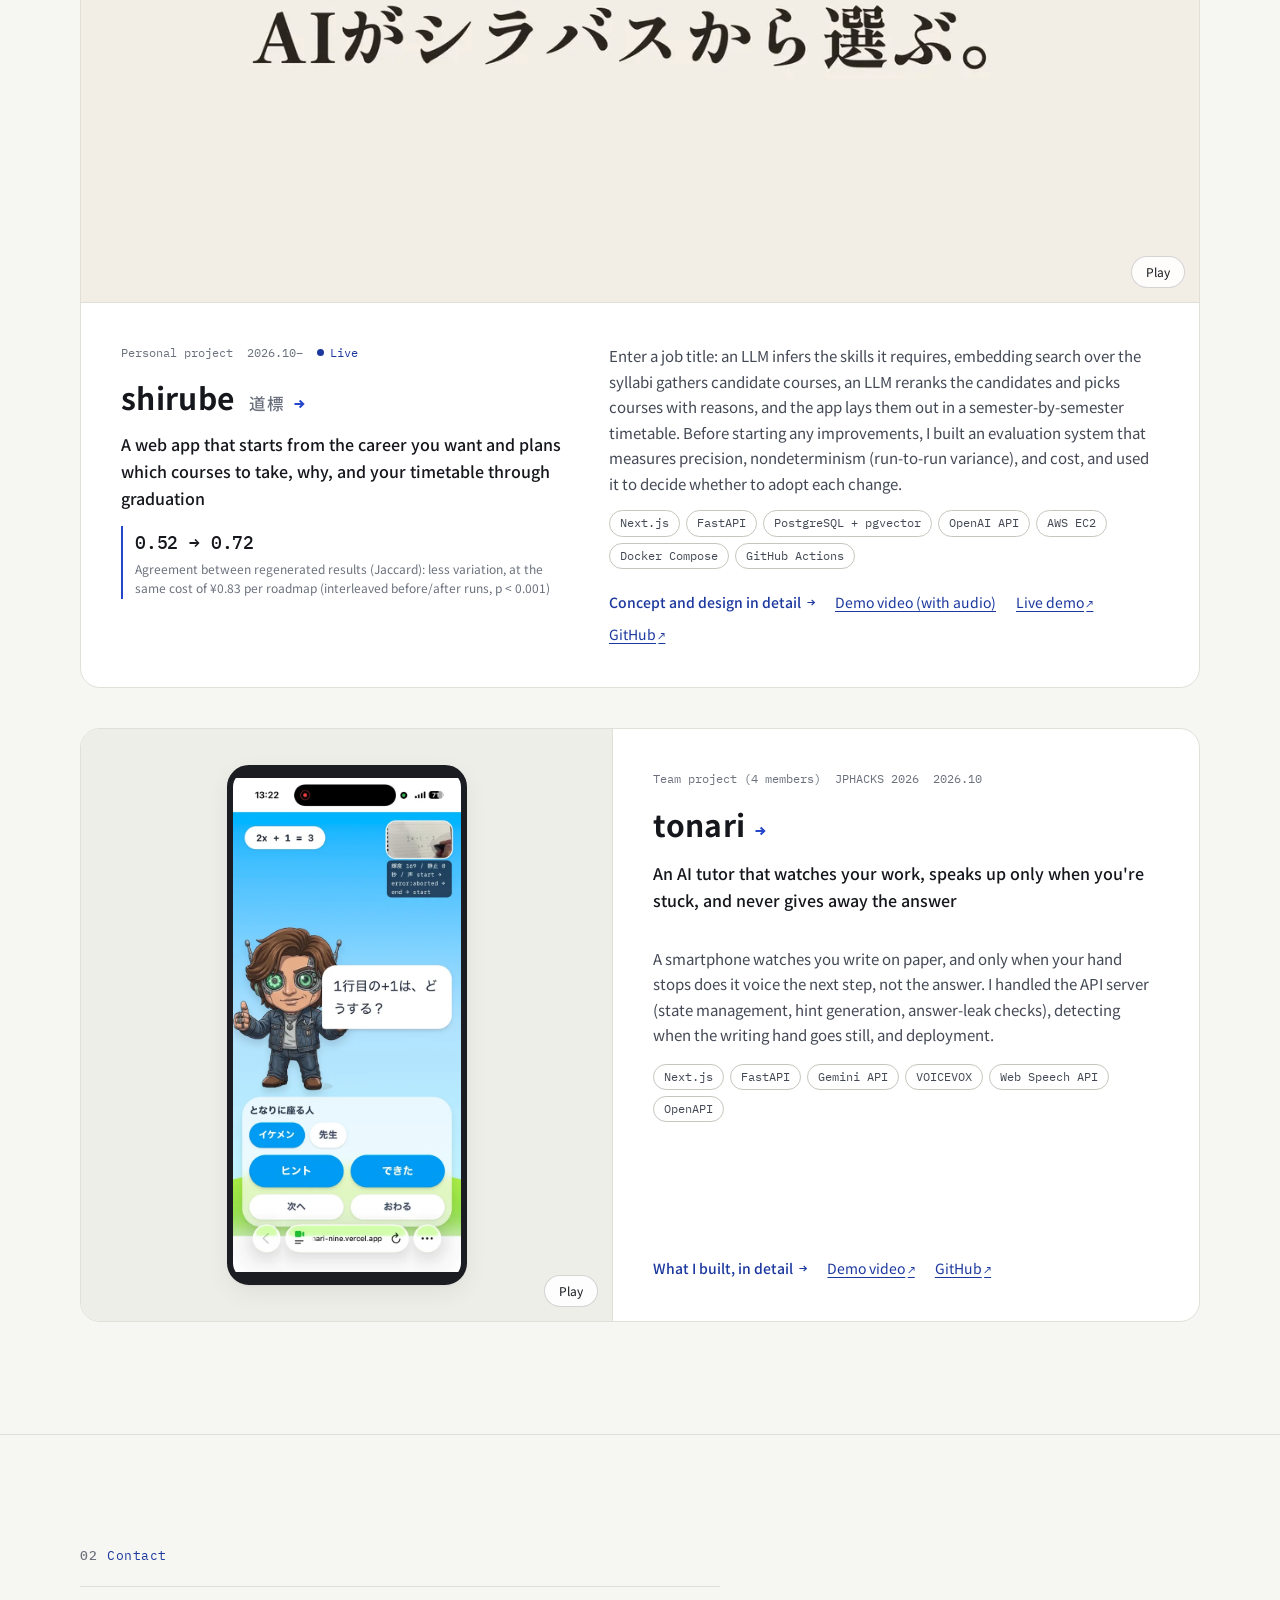
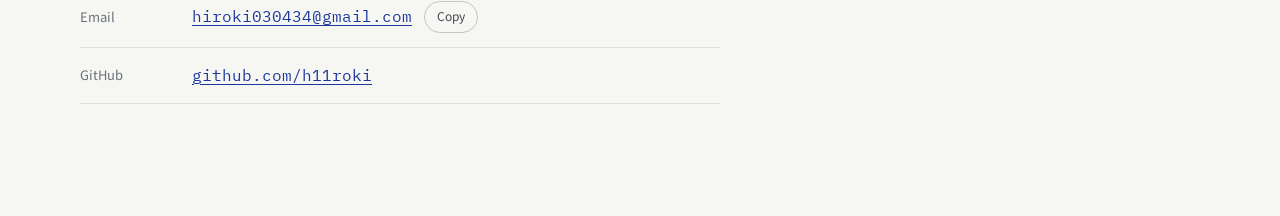
==== commit a848dfbe: "精度改善の数字に、学習用データとテスト用データの区別を書く 879 店舗は学習用データ、200 店舗はテスト用データであることを、 要約・注記・表・トップ・経歴・仕事の進め方の 69.8% → 90." ====
--- a/en/index.html
+++ b/en/index.html
@@ -68,7 +68,7 @@
           <li>
             <a href="work.html">
               <span class="entry-kind">Work / Internship</span>
-              <span class="entry-title">Improving a production LLM pipeline's accuracy<span>Precision in identifying stores' operating companies: 69.8% → 90.6%. The most challenging engineering work I've done</span></span>
+              <span class="entry-title">Improving a production LLM pipeline's accuracy<span>Precision in identifying stores' operating companies on the training data: 69.8% → 90.6%. The most challenging engineering work I've done</span></span>
               <span class="entry-arrow" aria-hidden="true">→</span>
             </a>
           </li>
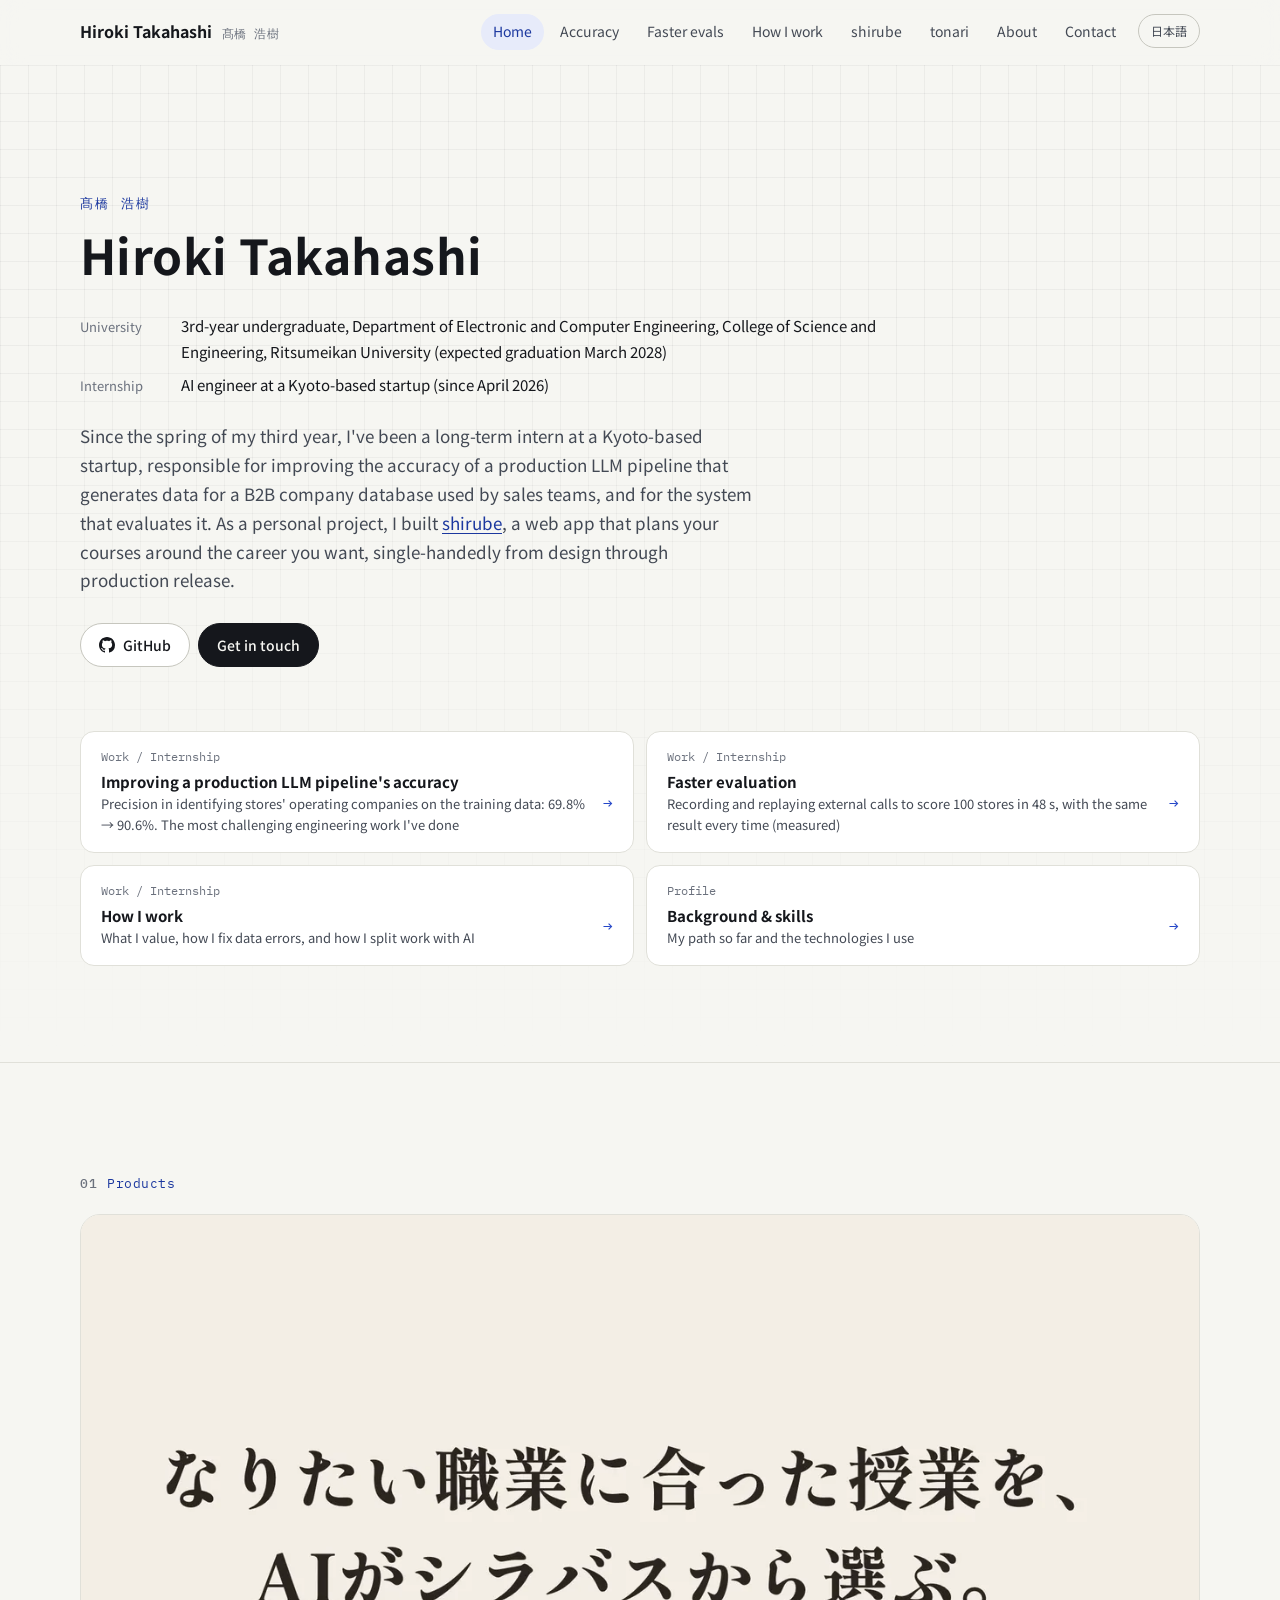
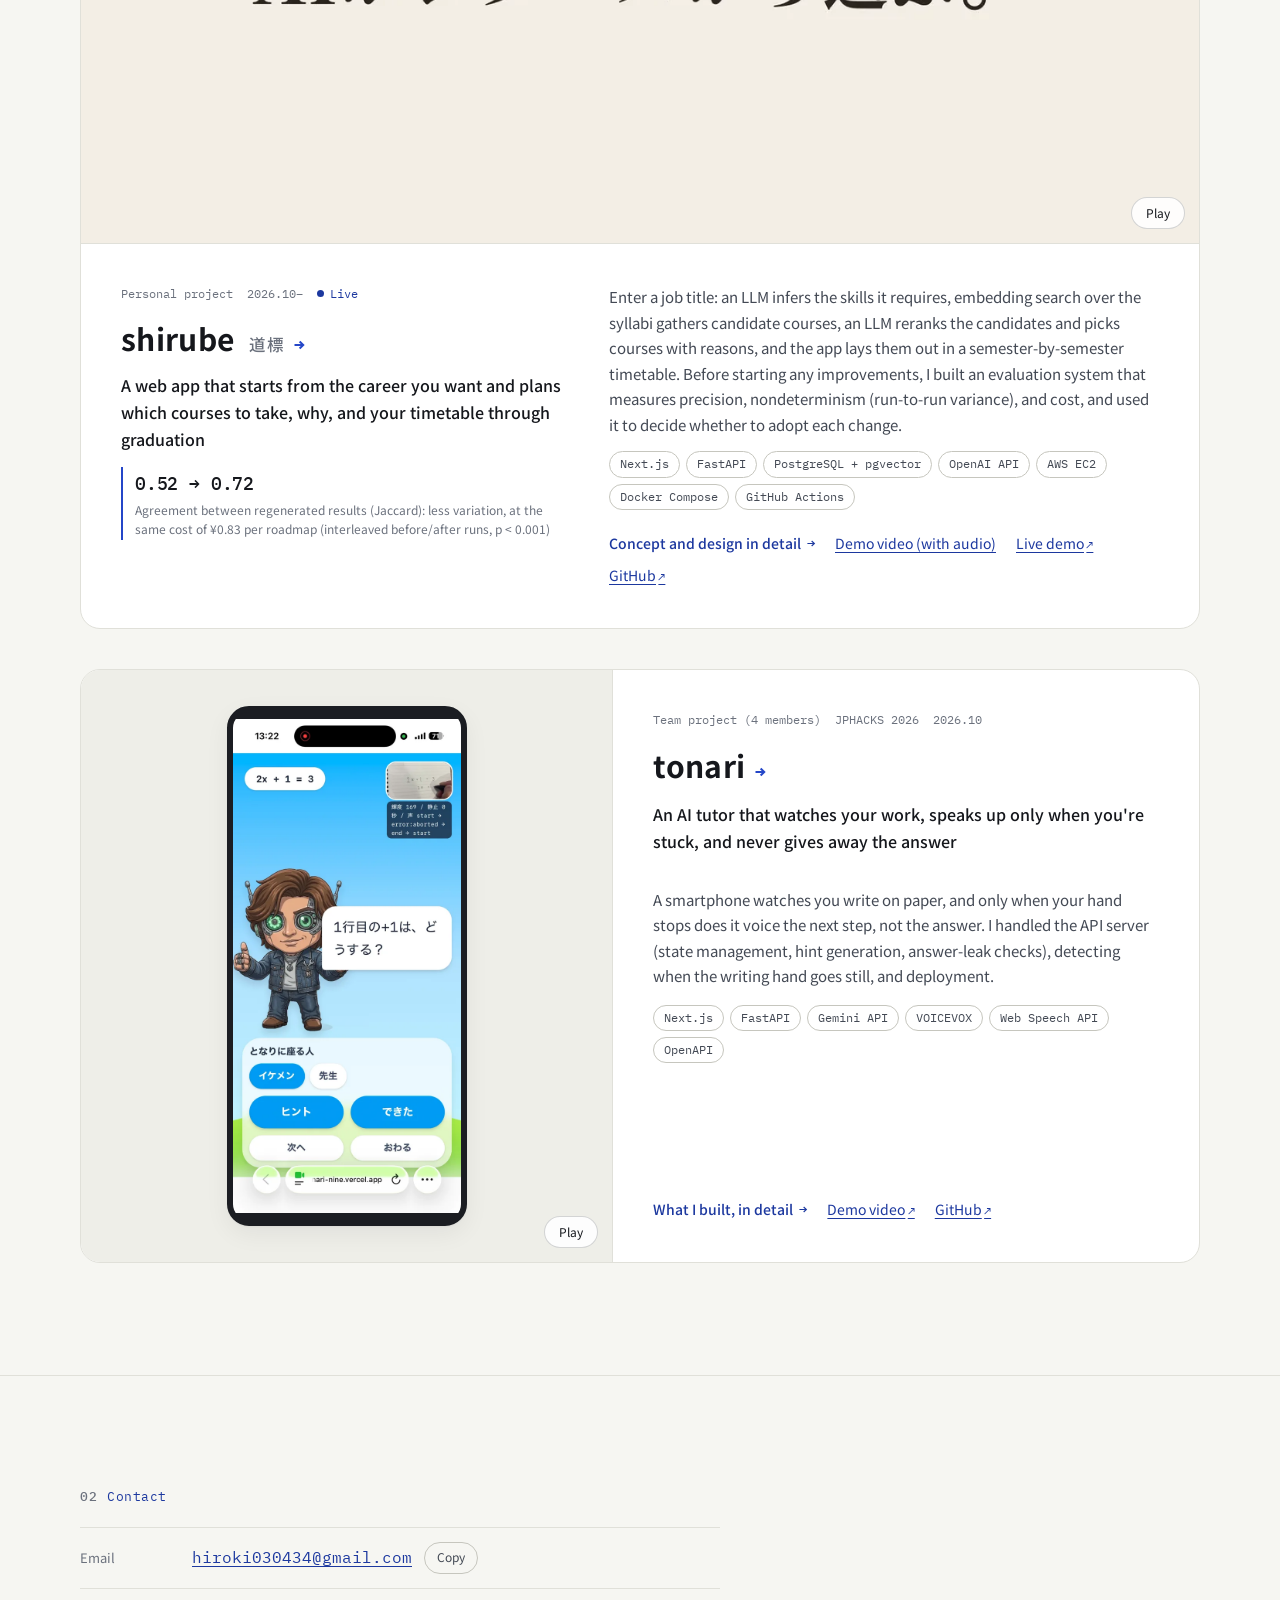
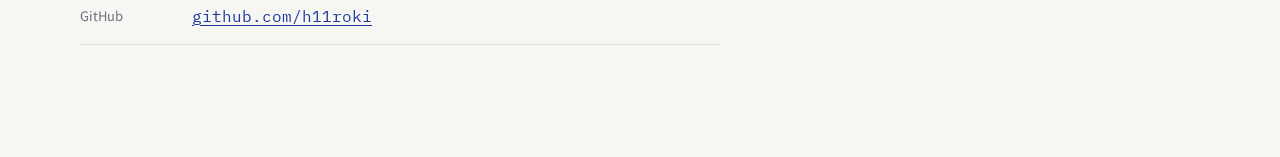
==== commit 5089b5ee: "トップの志望の行を外す Co-Authored-By: Claude Opus 5.5 <noreply@anthropic.com>" ====
--- a/en/index.html
+++ b/en/index.html
@@ -52,7 +52,6 @@
           <dl class="hero-facts">
             <div><dt>University</dt><dd>3rd-year undergraduate, Department of Electronic and Computer Engineering, College of Science and Engineering, Ritsumeikan University (expected graduation March 2028)</dd></div>
             <div><dt>Internship</dt><dd>AI engineer at a Kyoto-based startup (since April 2026)</dd></div>
-            <div><dt>Looking for</dt><dd>An engineering role building LLM-powered products, from designing the evaluation to improving them in production</dd></div>
           </dl>
           <p class="lead">Since the spring of my third year, I've been a long-term intern at a Kyoto-based startup, responsible for improving the accuracy of a production LLM pipeline that generates data for a B2B company database used by sales teams, and for the system that evaluates it. As a personal project, I built <a href="shirube.html">shirube</a>, a web app that plans your courses around the career you want, single-handedly from design through production release.</p>
           <div class="hero-actions">
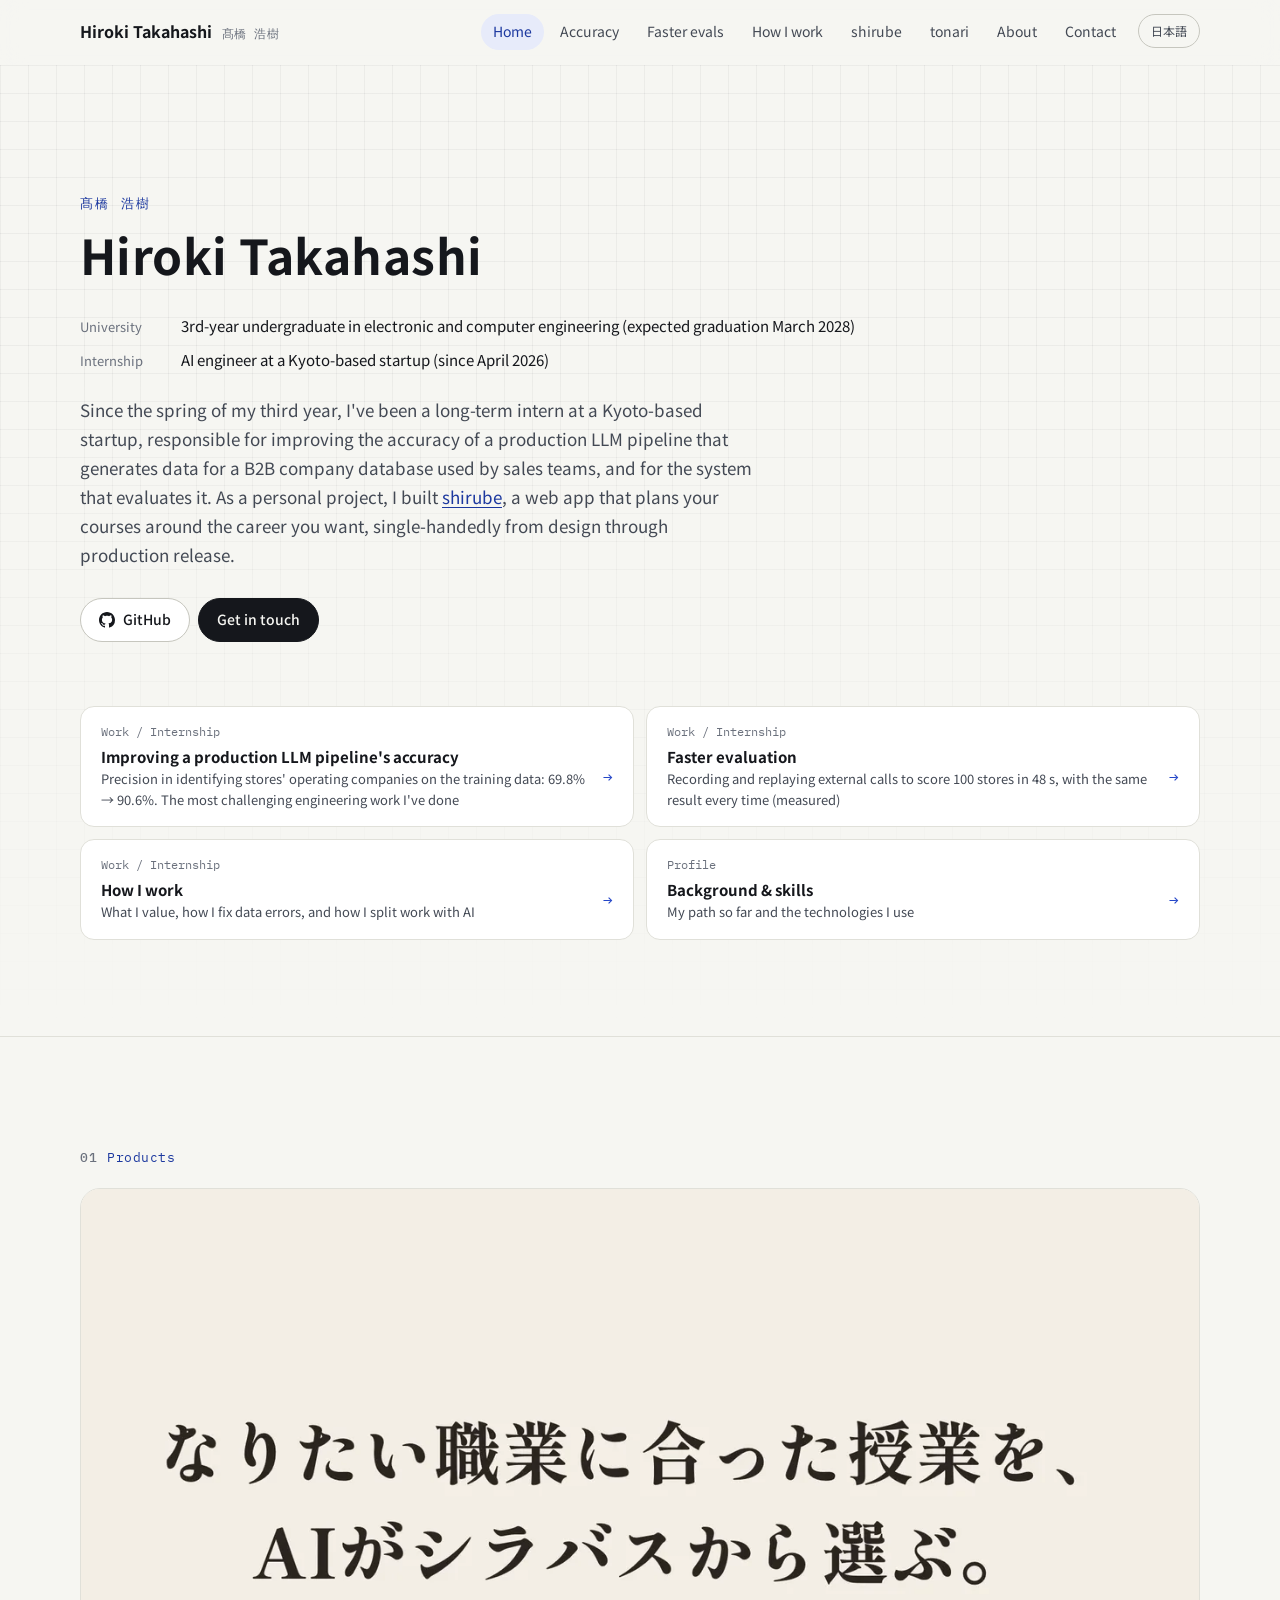
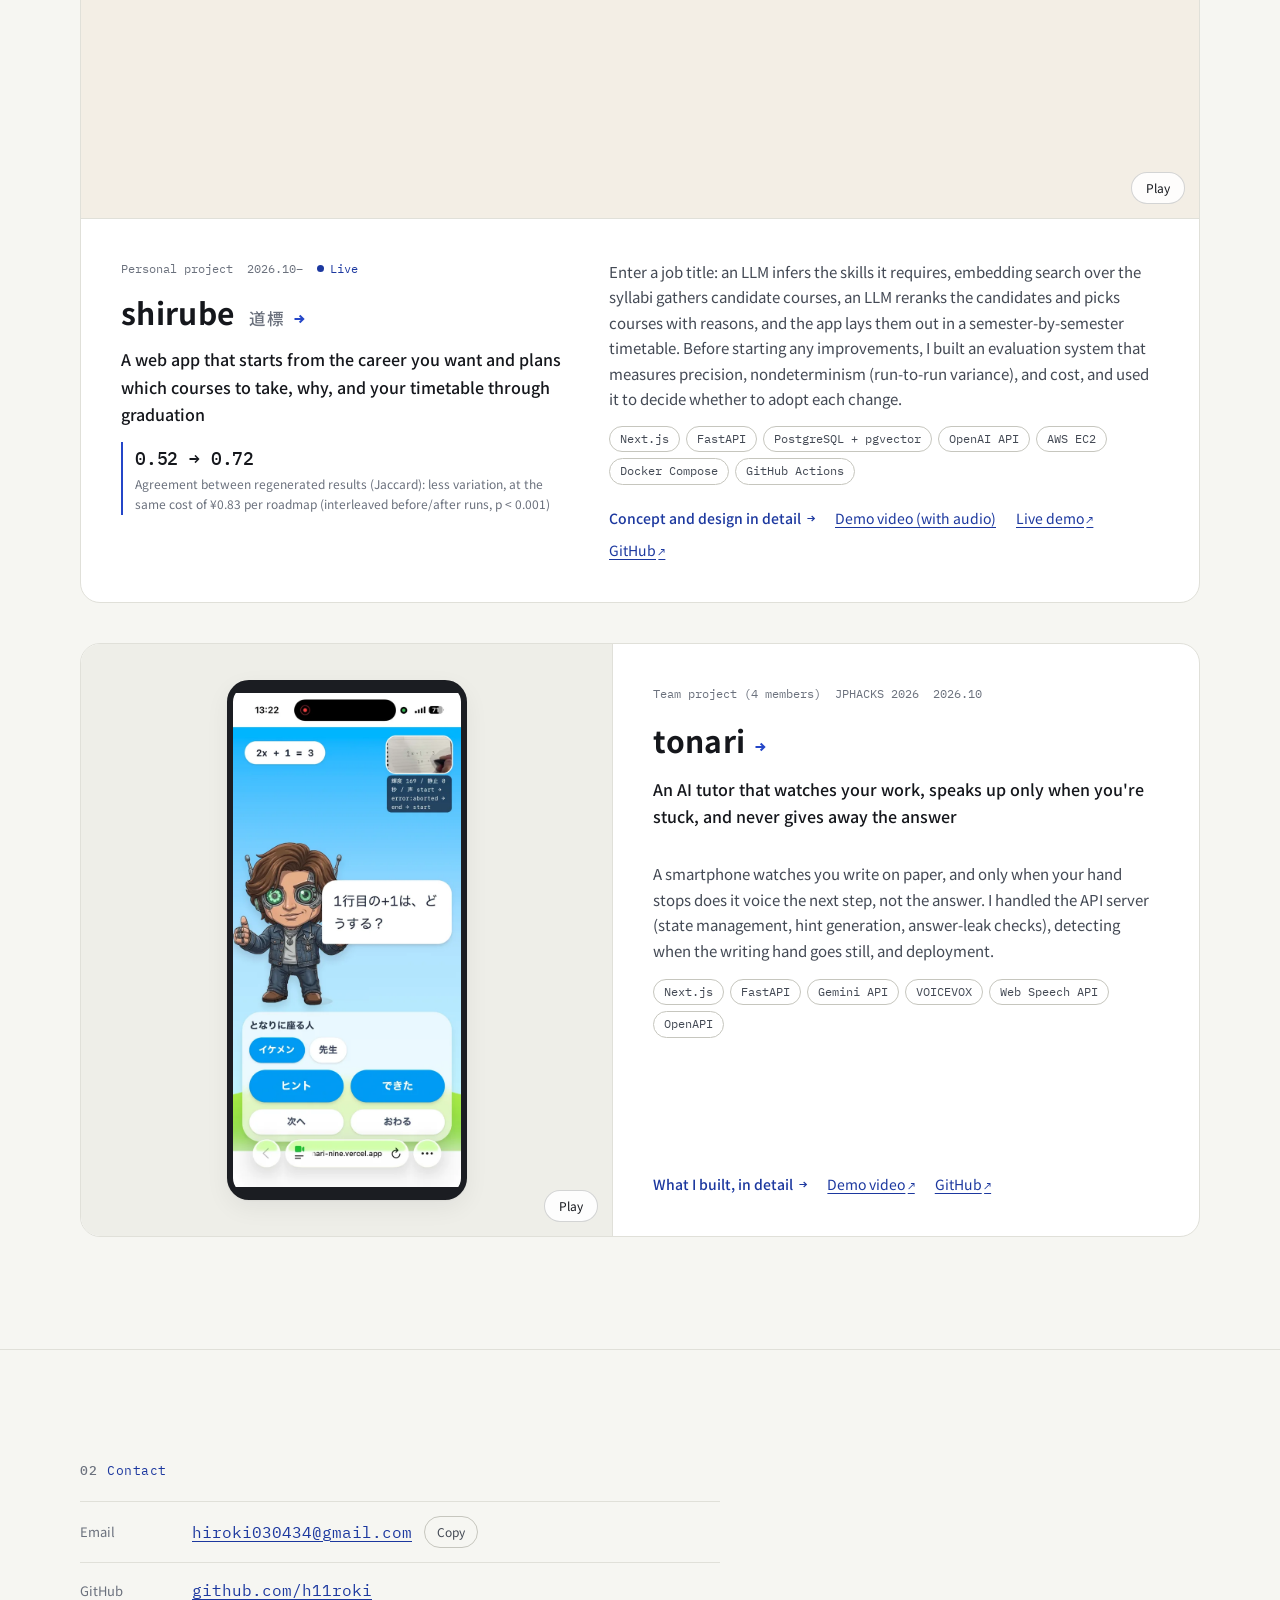
==== commit b4ab0d68: "大学名・学部名・学科名を外す トップ・経歴（日英）と README の「立命館大学 理工学部 電子情報工学科」を、 「理工系学部 3 回生（電子・情報系）」などの表記に替えた。  Co-Authore" ====
--- a/en/index.html
+++ b/en/index.html
@@ -4,10 +4,10 @@
   <meta charset="utf-8">
   <meta name="viewport" content="width=device-width, initial-scale=1">
   <title>Hiroki Takahashi | Portfolio</title>
-  <meta name="description" content="Portfolio of Hiroki Takahashi, a 3rd-year undergraduate in the Department of Electronic and Computer Engineering, College of Science and Engineering, Ritsumeikan University (class of 2028). Covers improving the accuracy of a production LLM pipeline and building its evaluation system during a long-term internship, the personal project shirube, and tonari from JPHACKS 2026.">
+  <meta name="description" content="Portfolio of Hiroki Takahashi, a 3rd-year engineering undergraduate (class of 2028). Covers improving the accuracy of a production LLM pipeline and building its evaluation system during a long-term internship, the personal project shirube, and tonari from JPHACKS 2026.">
   <meta property="og:type" content="website">
   <meta property="og:title" content="Hiroki Takahashi | Portfolio">
-  <meta property="og:description" content="3rd-year undergraduate, College of Science and Engineering, Ritsumeikan University. Improving the accuracy of a production LLM pipeline and building its evaluation system; a RAG-based web app built as a personal project.">
+  <meta property="og:description" content="3rd-year engineering undergraduate. Improving the accuracy of a production LLM pipeline and building its evaluation system; a RAG-based web app built as a personal project.">
   <link rel="alternate" hreflang="ja" href="https://h11roki.github.io/">
   <link rel="alternate" hreflang="en" href="https://h11roki.github.io/en/">
   <meta name="theme-color" content="#f6f6f2" media="(prefers-color-scheme: light)">
@@ -16,9 +16,9 @@
   <link rel="preconnect" href="https://fonts.googleapis.com">
   <link rel="preconnect" href="https://fonts.gstatic.com" crossorigin>
   <link rel="stylesheet" href="https://fonts.googleapis.com/css2?family=IBM+Plex+Mono:wght@400;500&family=Noto+Sans+JP:wght@400;500;700&display=swap">
-  <link rel="stylesheet" href="../assets/style.css?v=20261109a">
+  <link rel="stylesheet" href="../assets/style.css?v=20261110a">
   <script>document.documentElement.classList.add("js")</script>
-  <script src="../assets/main.js?v=20261109a" defer></script>
+  <script src="../assets/main.js?v=20261110a" defer></script>
 </head>
 <body>
   <a class="skip-link" href="#main">Skip to content</a>
@@ -50,7 +50,7 @@
           <p class="hero-roman">髙橋 浩樹</p>
           <h1 class="hero-name" id="hero-title">Hiroki Takahashi</h1>
           <dl class="hero-facts">
-            <div><dt>University</dt><dd>3rd-year undergraduate, Department of Electronic and Computer Engineering, College of Science and Engineering, Ritsumeikan University (expected graduation March 2028)</dd></div>
+            <div><dt>University</dt><dd>3rd-year undergraduate in electronic and computer engineering (expected graduation March 2028)</dd></div>
             <div><dt>Internship</dt><dd>AI engineer at a Kyoto-based startup (since April 2026)</dd></div>
           </dl>
           <p class="lead">Since the spring of my third year, I've been a long-term intern at a Kyoto-based startup, responsible for improving the accuracy of a production LLM pipeline that generates data for a B2B company database used by sales teams, and for the system that evaluates it. As a personal project, I built <a href="shirube.html">shirube</a>, a web app that plans your courses around the career you want, single-handedly from design through production release.</p>
--- a/assets/style.css
+++ b/assets/style.css
@@ -818,6 +818,9 @@
 thead th { font-size: 12px; font-weight: 500; color: var(--ink-3); background: var(--bg-sunken); white-space: nowrap; }
 tbody tr:last-child th, tbody tr:last-child td { border-bottom: 0; }
 tbody th { font-weight: 500; color: var(--ink); min-width: 9em; }
+tbody th:has(> .th-note) { white-space: nowrap; }
+.th-note { display: block; font-size: 12px; font-weight: 400; color: var(--ink-3); white-space: normal; }
+:lang(ja) .th-note { white-space: nowrap; }
 table.wide { min-width: 640px; }
 td.n, th.n { text-align: right; font-family: var(--font-mono); font-variant-numeric: tabular-nums; white-space: nowrap; letter-spacing: -0.01em; }
 td.good { color: var(--accent-ink); font-weight: 500; }
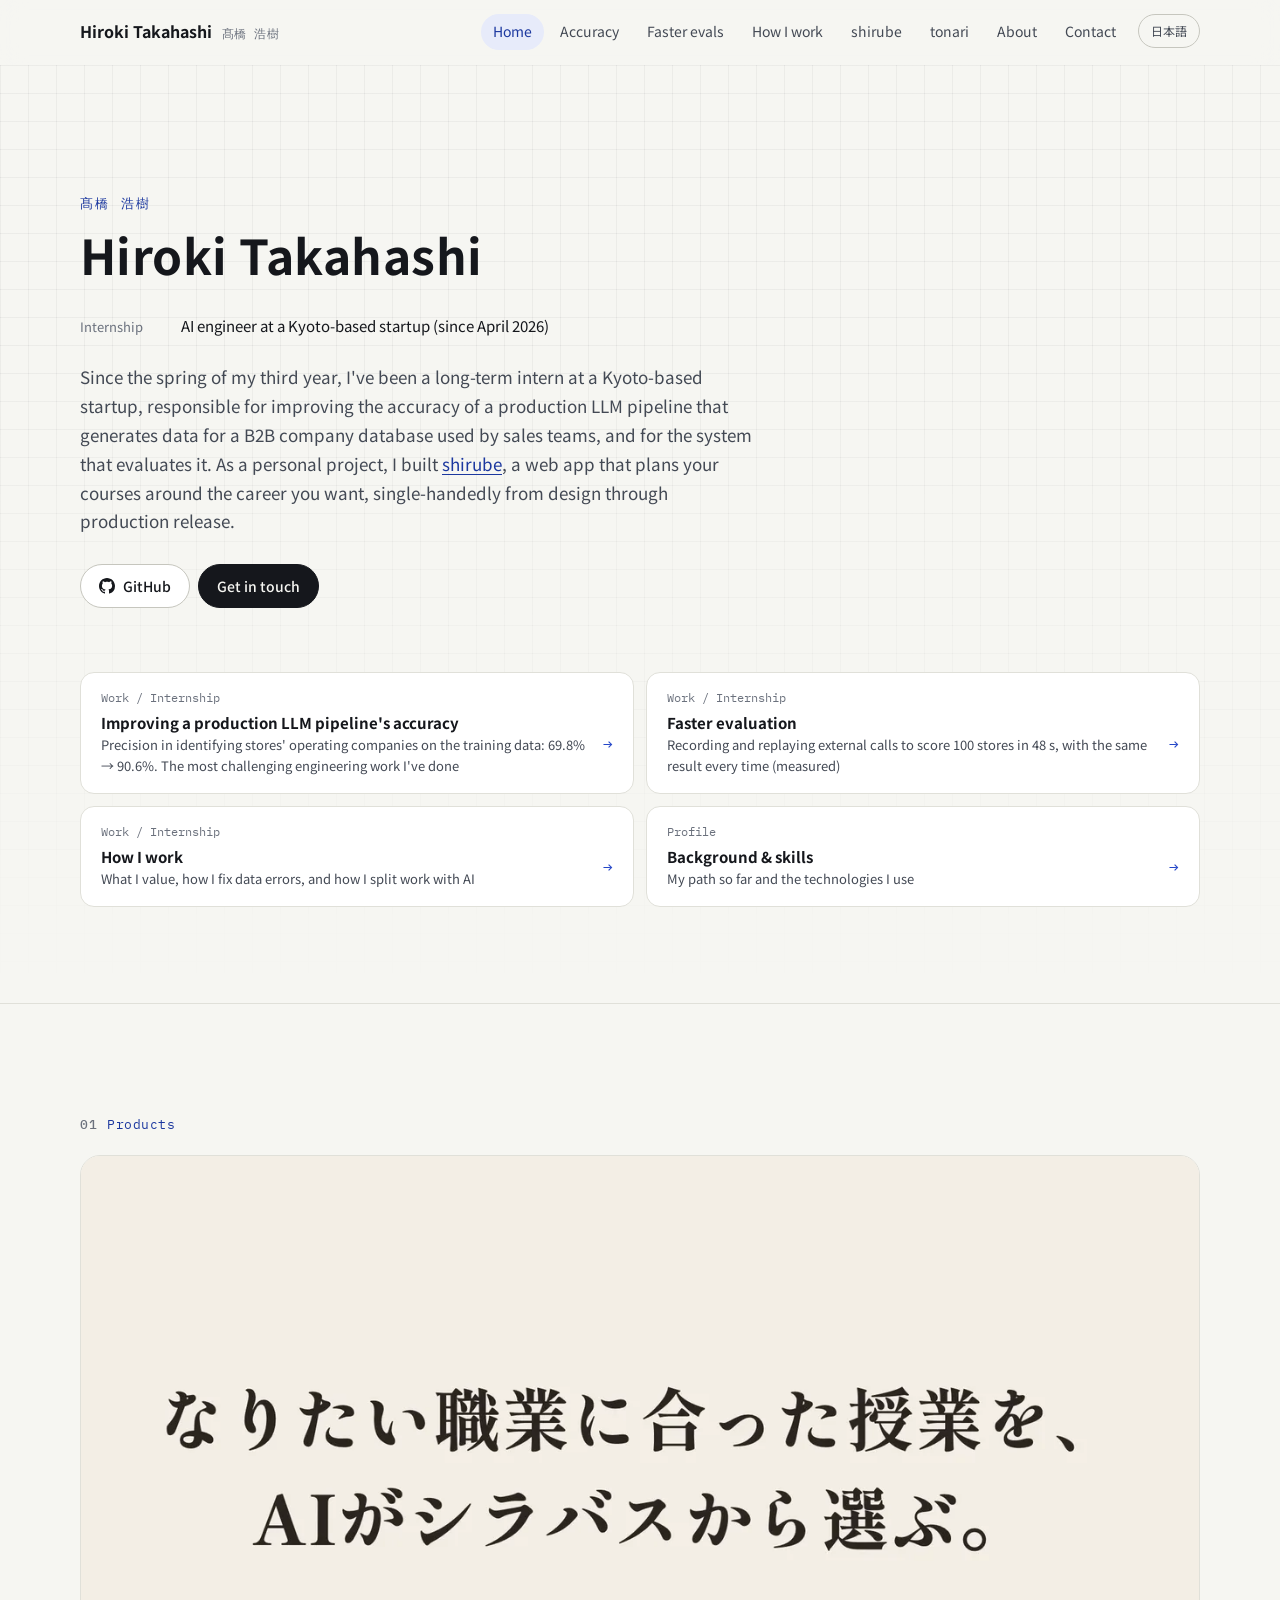
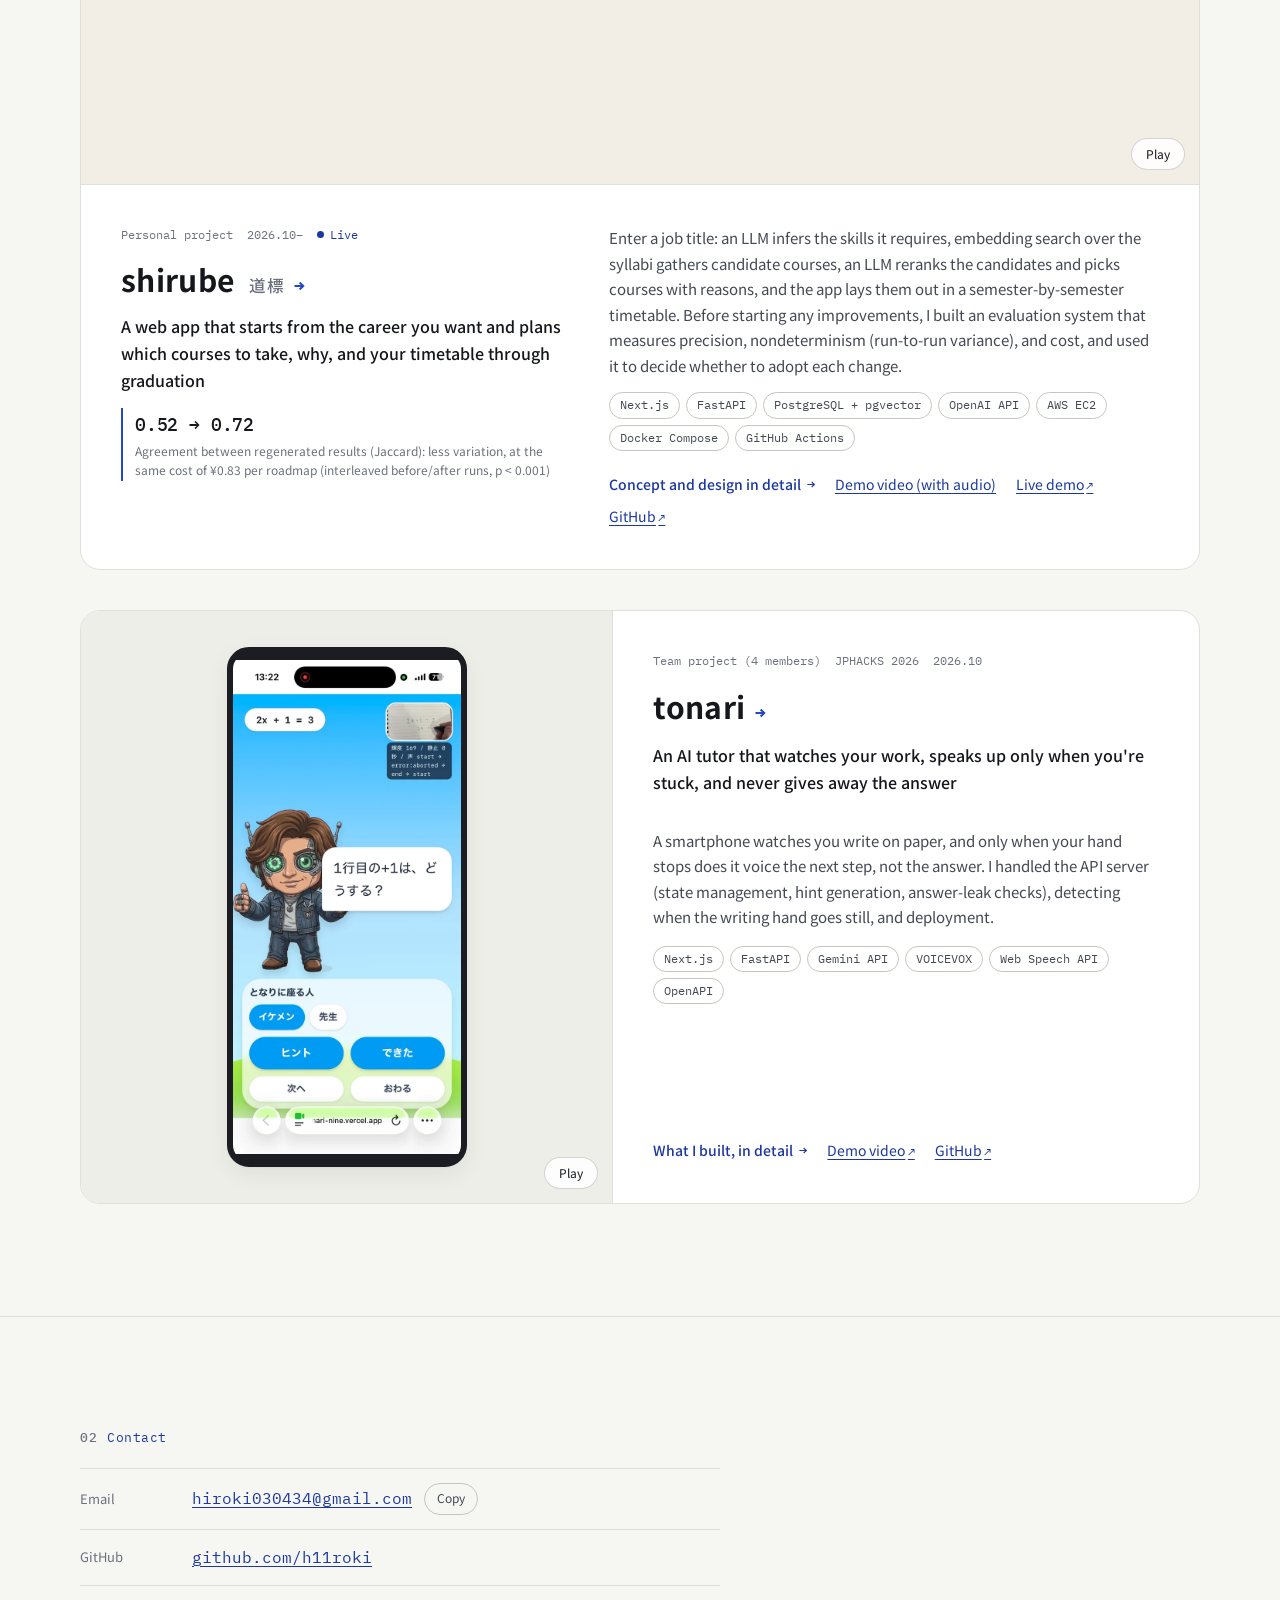
==== commit 471875c3: "大学の行と、学部・専攻の表記を外す トップの「大学」の行（日英）、経歴の冒頭と年表、説明文と README から、 「理工系学部 3 回生（電子・情報系）」とその英語表記を外した。  Co-Autho" ====
--- a/en/index.html
+++ b/en/index.html
@@ -4,10 +4,10 @@
   <meta charset="utf-8">
   <meta name="viewport" content="width=device-width, initial-scale=1">
   <title>Hiroki Takahashi | Portfolio</title>
-  <meta name="description" content="Portfolio of Hiroki Takahashi, a 3rd-year engineering undergraduate (class of 2028). Covers improving the accuracy of a production LLM pipeline and building its evaluation system during a long-term internship, the personal project shirube, and tonari from JPHACKS 2026.">
+  <meta name="description" content="Portfolio of Hiroki Takahashi. Covers improving the accuracy of a production LLM pipeline and building its evaluation system during a long-term internship, the personal project shirube, and tonari from JPHACKS 2026.">
   <meta property="og:type" content="website">
   <meta property="og:title" content="Hiroki Takahashi | Portfolio">
-  <meta property="og:description" content="3rd-year engineering undergraduate. Improving the accuracy of a production LLM pipeline and building its evaluation system; a RAG-based web app built as a personal project.">
+  <meta property="og:description" content="Improving the accuracy of a production LLM pipeline and building its evaluation system; a RAG-based web app built as a personal project.">
   <link rel="alternate" hreflang="ja" href="https://h11roki.github.io/">
   <link rel="alternate" hreflang="en" href="https://h11roki.github.io/en/">
   <meta name="theme-color" content="#f6f6f2" media="(prefers-color-scheme: light)">
@@ -50,7 +50,6 @@
           <p class="hero-roman">髙橋 浩樹</p>
           <h1 class="hero-name" id="hero-title">Hiroki Takahashi</h1>
           <dl class="hero-facts">
-            <div><dt>University</dt><dd>3rd-year undergraduate in electronic and computer engineering (expected graduation March 2028)</dd></div>
             <div><dt>Internship</dt><dd>AI engineer at a Kyoto-based startup (since April 2026)</dd></div>
           </dl>
           <p class="lead">Since the spring of my third year, I've been a long-term intern at a Kyoto-based startup, responsible for improving the accuracy of a production LLM pipeline that generates data for a B2B company database used by sales teams, and for the system that evaluates it. As a personal project, I built <a href="shirube.html">shirube</a>, a web app that plans your courses around the career you want, single-handedly from design through production release.</p>
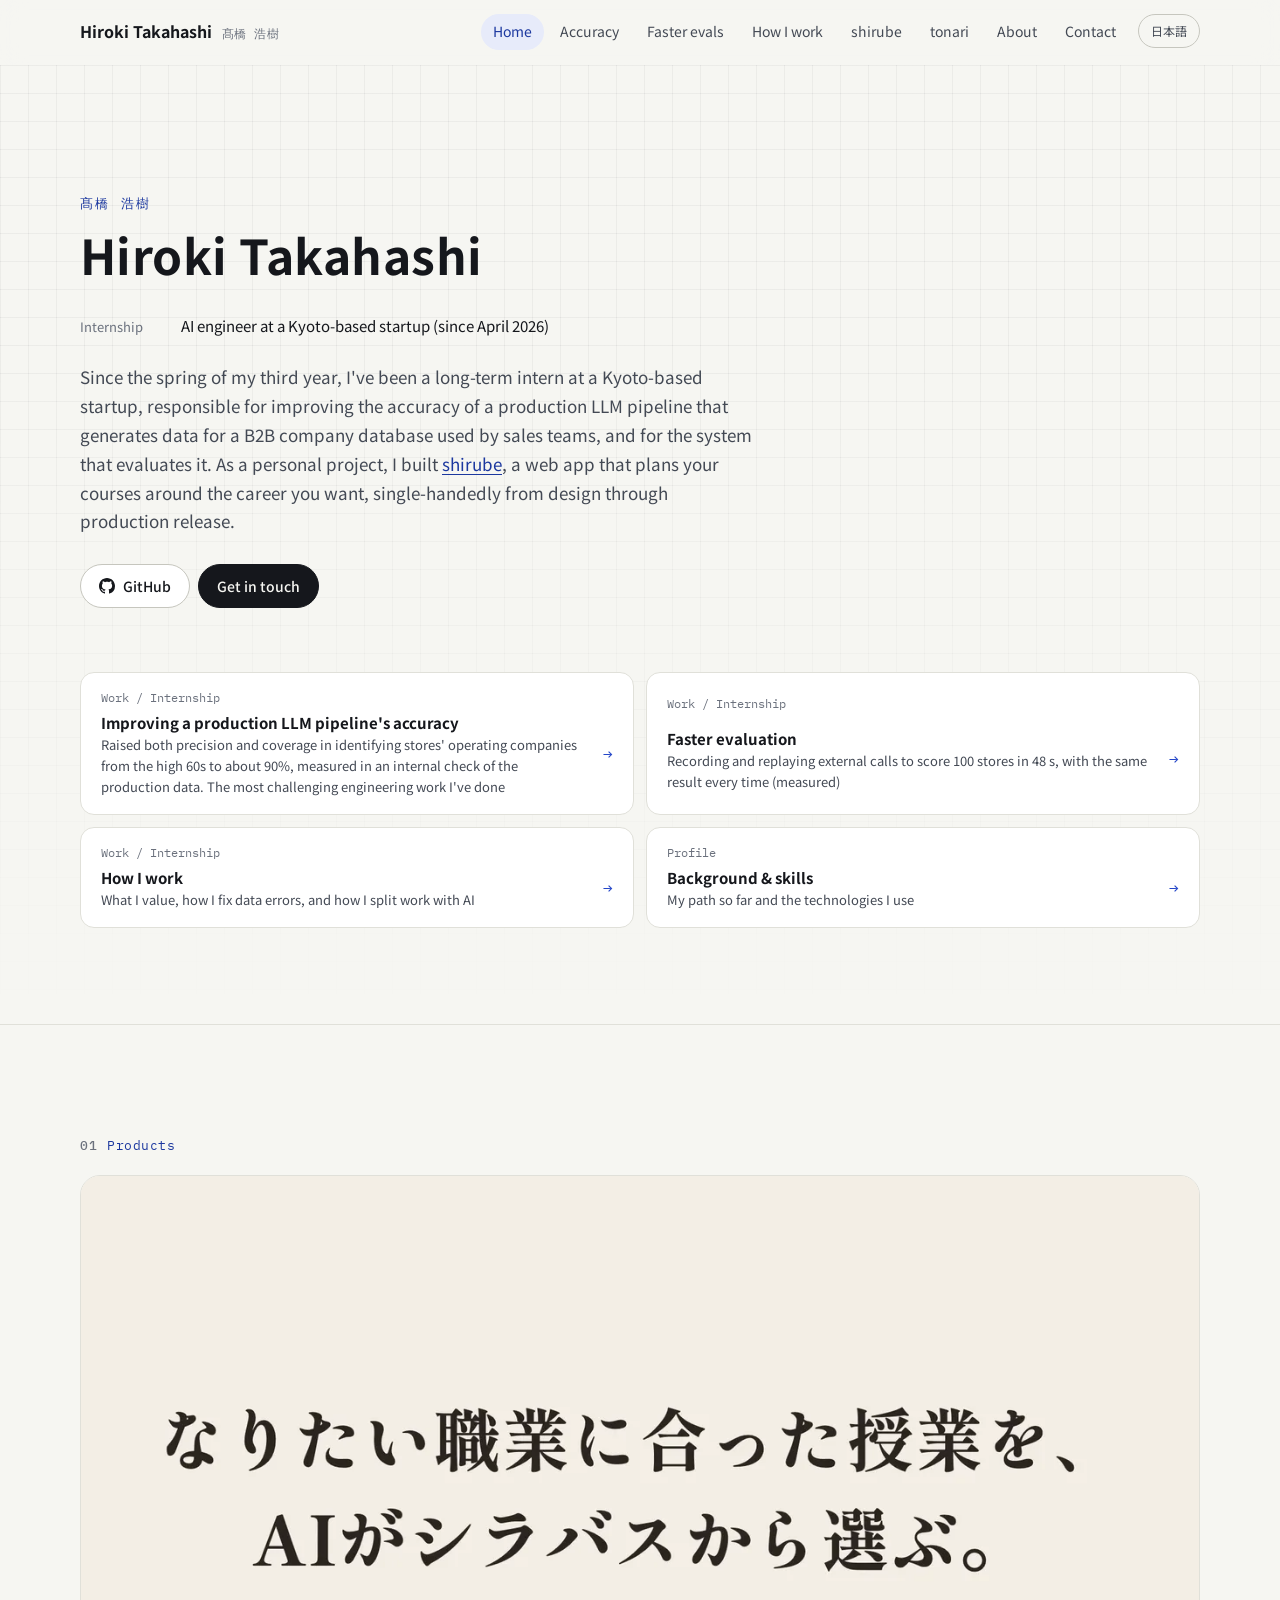
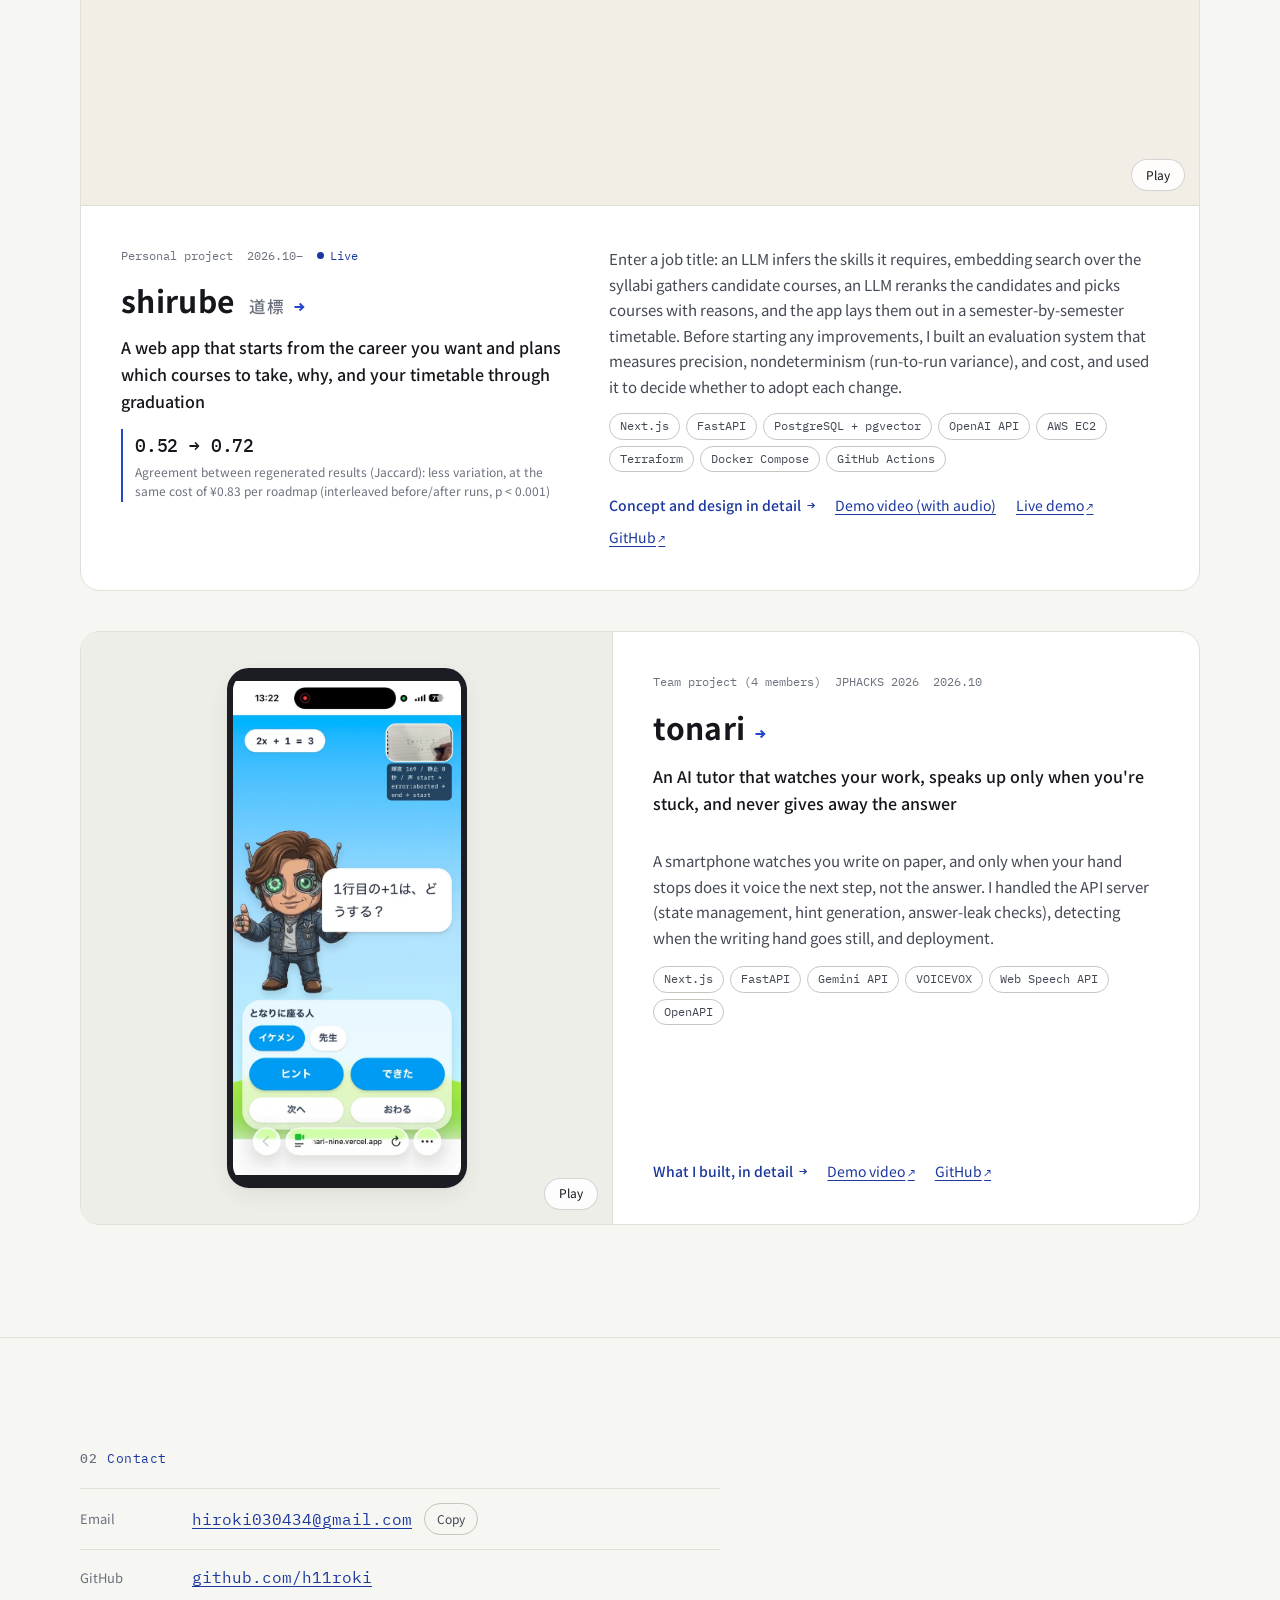
==== commit 9b3de12c: "数字と言い方を ES にそろえる（60% 台 → 本番のデータの社内検証で約 90%、約 200 万店舗・約 91 万店舗、1 人で担当、検索 API の移行はチームの決定、評価基盤は細部の設計と実装" ====
--- a/en/index.html
+++ b/en/index.html
@@ -66,7 +66,7 @@
           <li>
             <a href="work.html">
               <span class="entry-kind">Work / Internship</span>
-              <span class="entry-title">Improving a production LLM pipeline's accuracy<span>Precision in identifying stores' operating companies on the training data: 69.8% → 90.6%. The most challenging engineering work I've done</span></span>
+              <span class="entry-title">Improving a production LLM pipeline's accuracy<span>Raised both precision and coverage in identifying stores' operating companies from the high 60s to about 90%, measured in an internal check of the production data. The most challenging engineering work I've done</span></span>
               <span class="entry-arrow" aria-hidden="true">→</span>
             </a>
           </li>
@@ -120,7 +120,7 @@
               <div>
                 <p class="project-desc">Enter a job title: an LLM infers the skills it requires, embedding search over the syllabi gathers candidate courses, an LLM reranks the candidates and picks courses with reasons, and the app lays them out in a semester-by-semester timetable. Before starting any improvements, I built an evaluation system that measures precision, nondeterminism (run-to-run variance), and cost, and used it to decide whether to adopt each change.</p>
                 <ul class="tags" aria-label="Technologies used">
-                  <li>Next.js</li><li>FastAPI</li><li>PostgreSQL + pgvector</li><li>OpenAI API</li><li>AWS EC2</li><li>Docker Compose</li><li>GitHub Actions</li>
+                  <li>Next.js</li><li>FastAPI</li><li>PostgreSQL + pgvector</li><li>OpenAI API</li><li>AWS EC2</li><li>Terraform</li><li>Docker Compose</li><li>GitHub Actions</li>
                 </ul>
                 <div class="link-row">
                   <a class="more" href="shirube.html">Concept and design in detail</a>
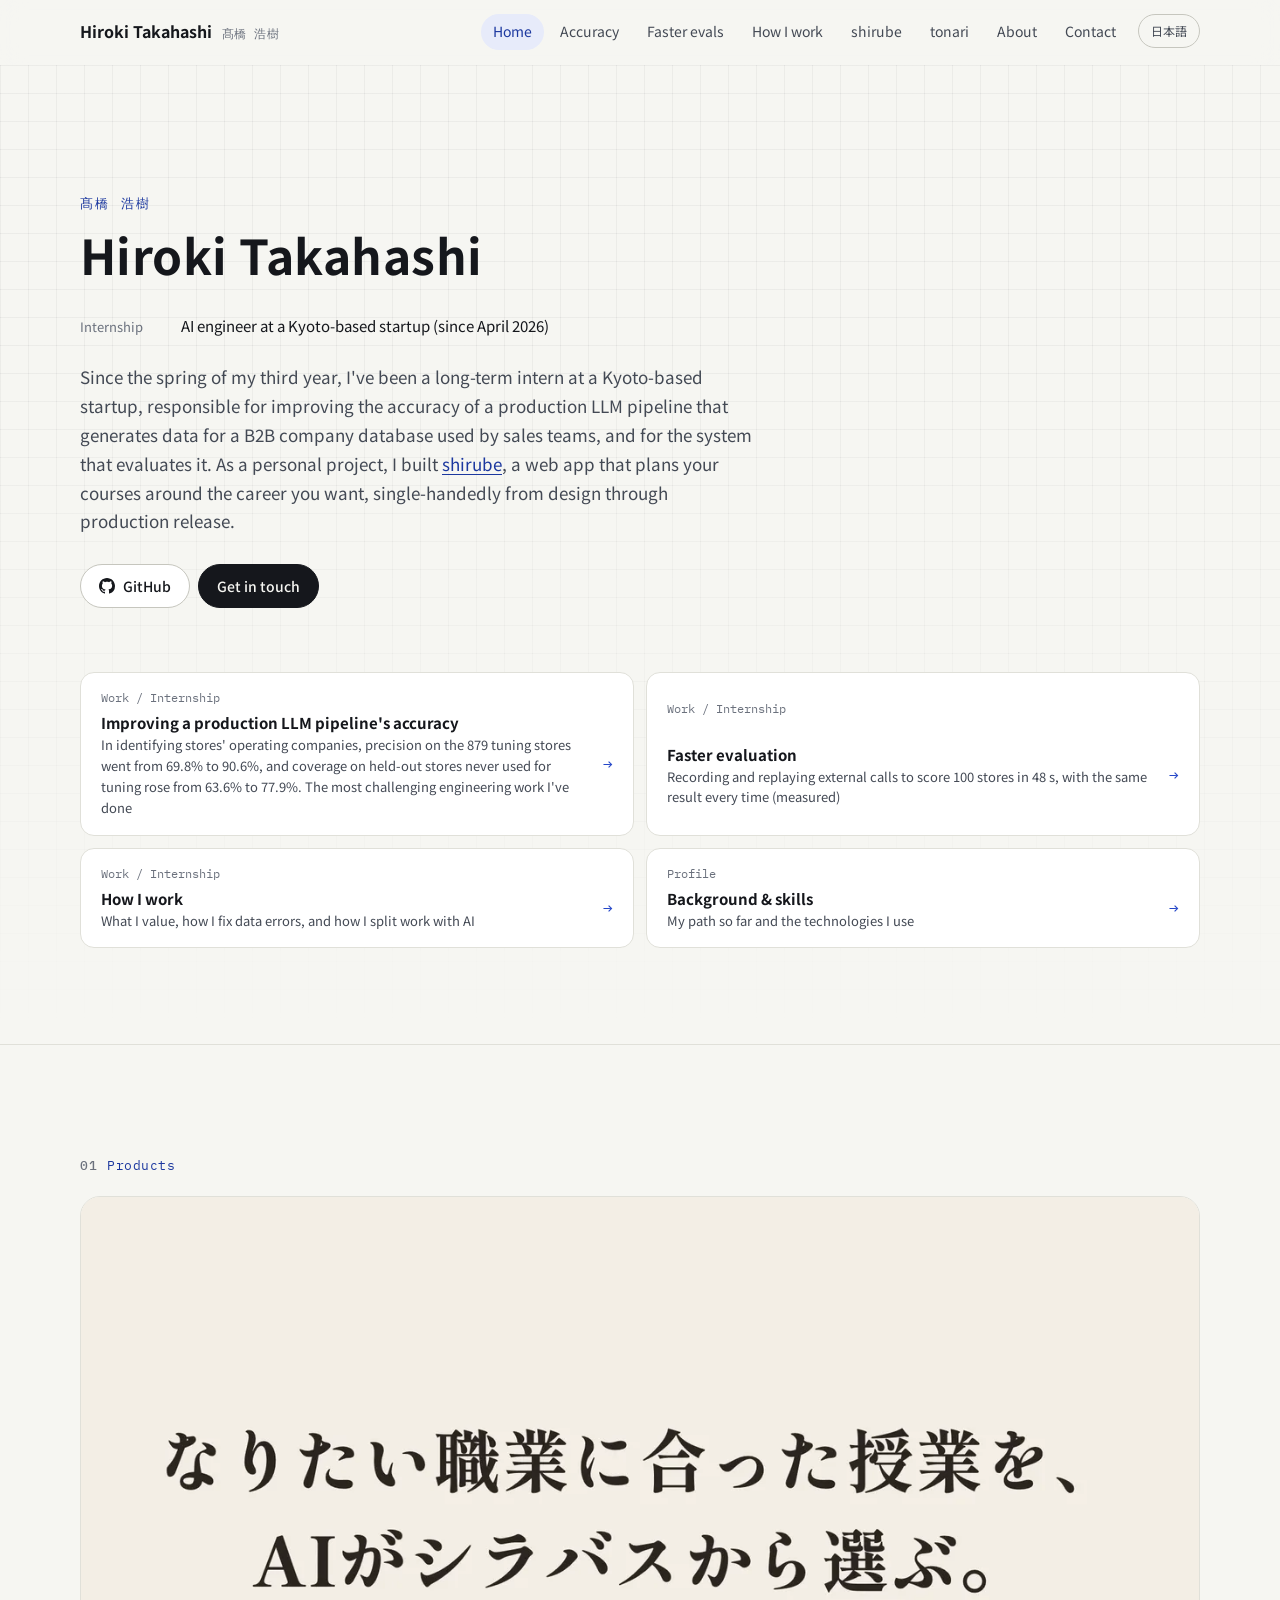
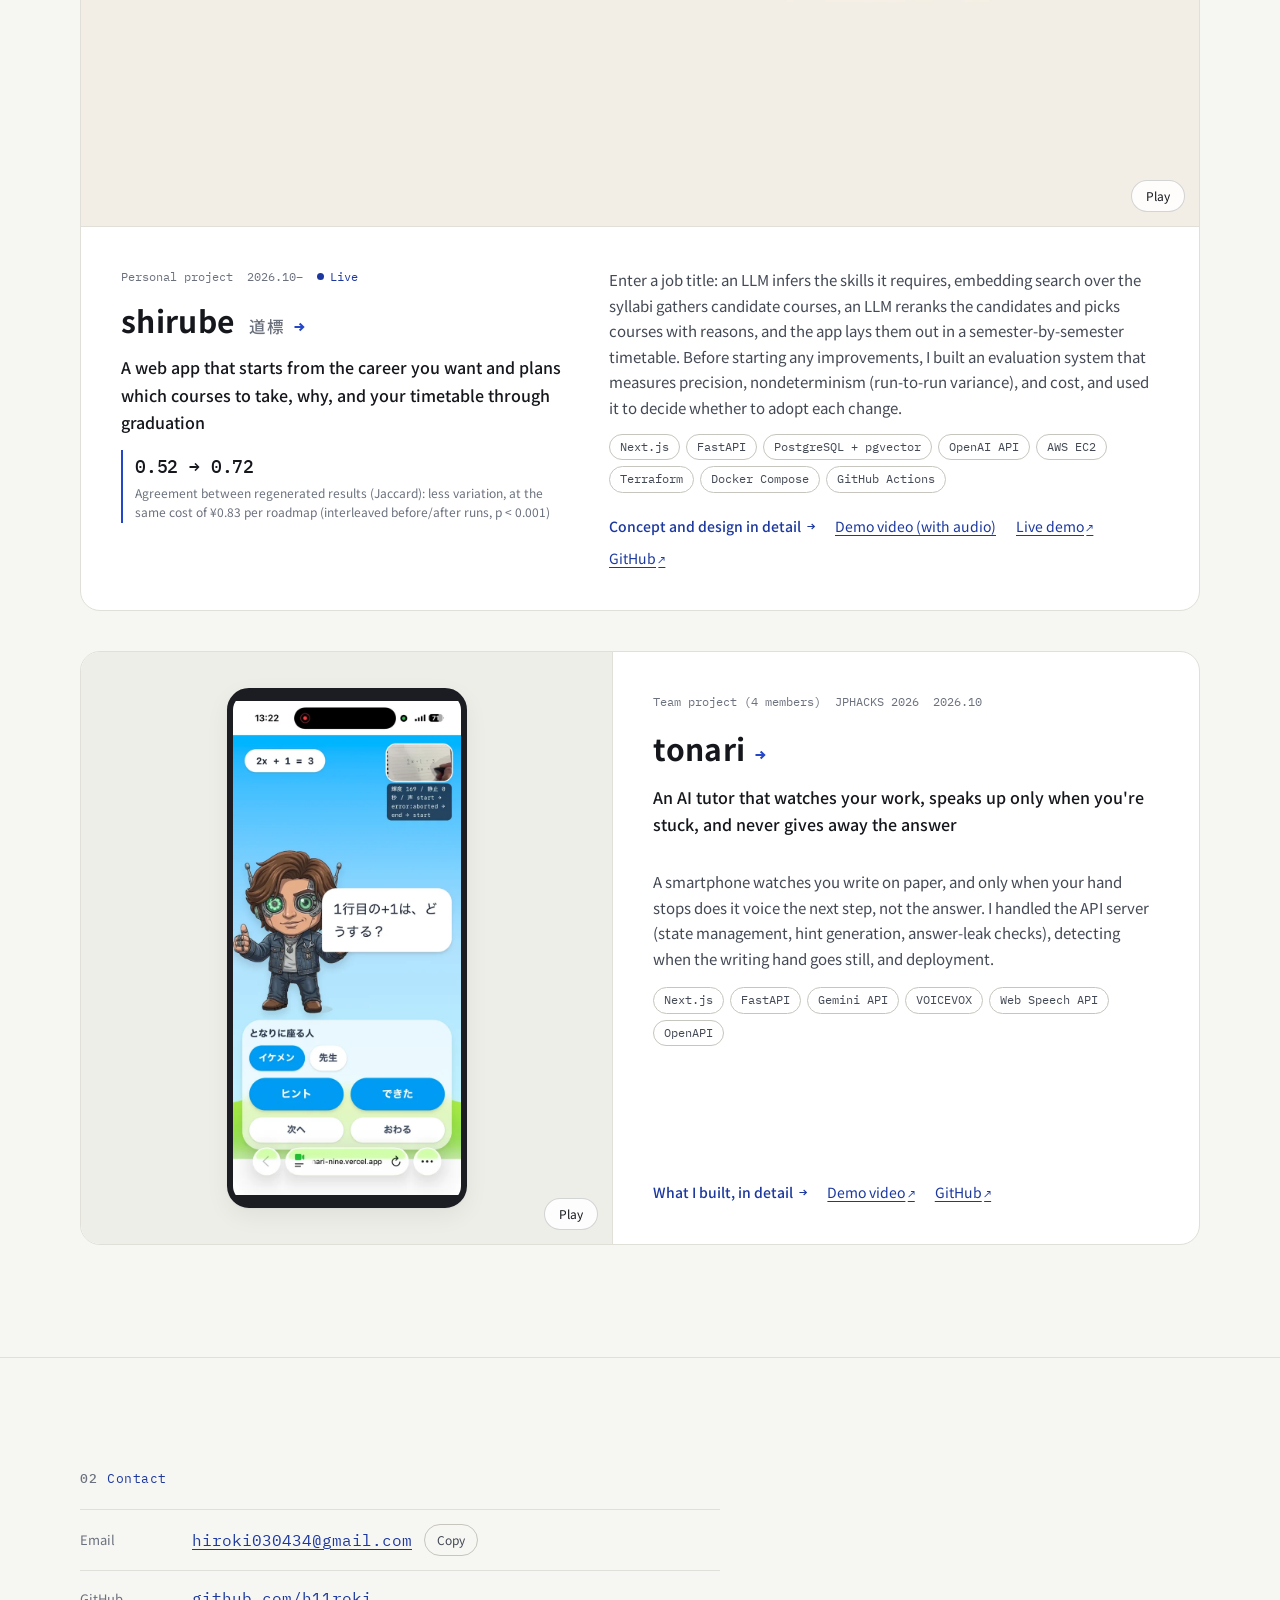
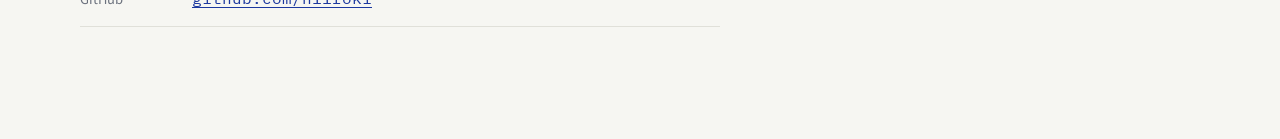
==== commit 6acb5f15: "運営会社の特定の数字を、同じ数え方で前後を比べられるものにそろえる 本番のデータの社内検証の値（約 90%）は数え方を確かめられていないので外し、 改善に使った 879 店舗の精度（69.8% から " ====
--- a/en/index.html
+++ b/en/index.html
@@ -66,7 +66,7 @@
           <li>
             <a href="work.html">
               <span class="entry-kind">Work / Internship</span>
-              <span class="entry-title">Improving a production LLM pipeline's accuracy<span>Raised both precision and coverage in identifying stores' operating companies from the high 60s to about 90%, measured in an internal check of the production data. The most challenging engineering work I've done</span></span>
+              <span class="entry-title">Improving a production LLM pipeline's accuracy<span>In identifying stores' operating companies, precision on the 879 tuning stores went from 69.8% to 90.6%, and coverage on held-out stores never used for tuning rose from 63.6% to 77.9%. The most challenging engineering work I've done</span></span>
               <span class="entry-arrow" aria-hidden="true">→</span>
             </a>
           </li>
